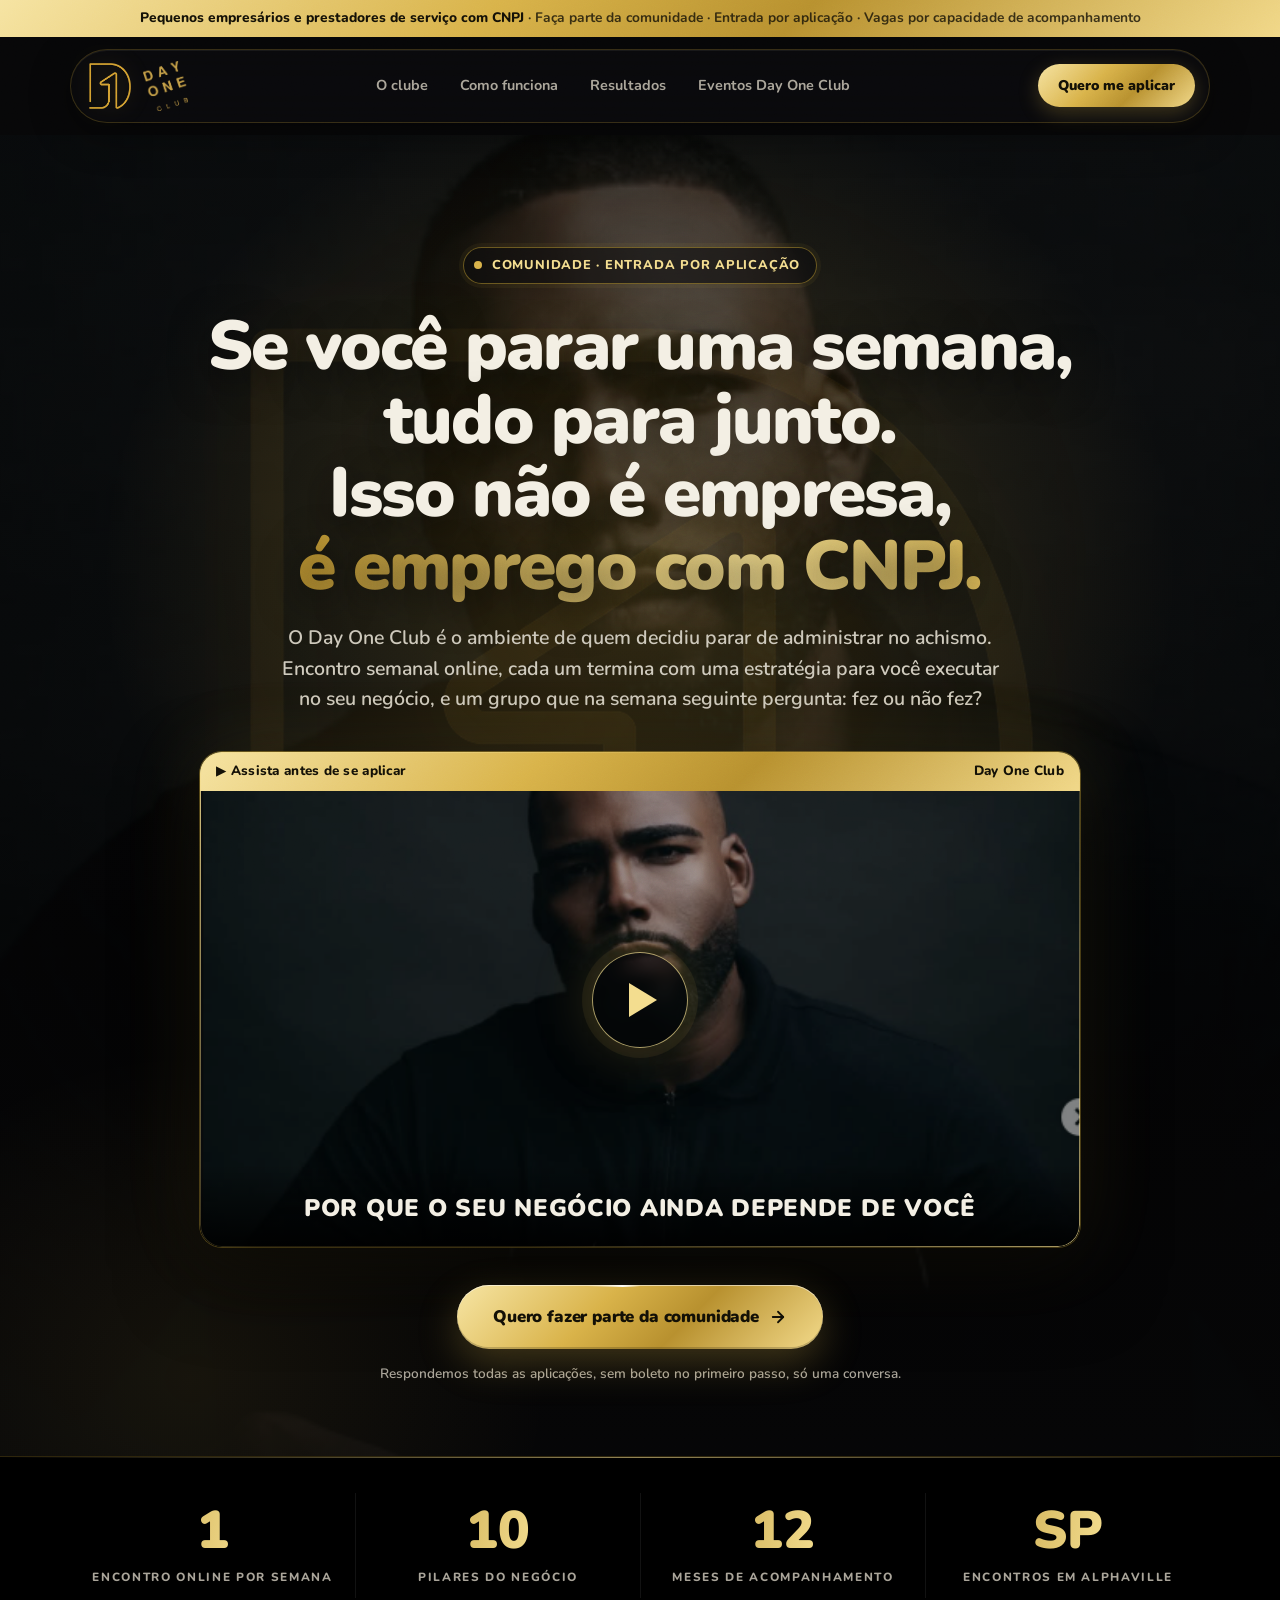
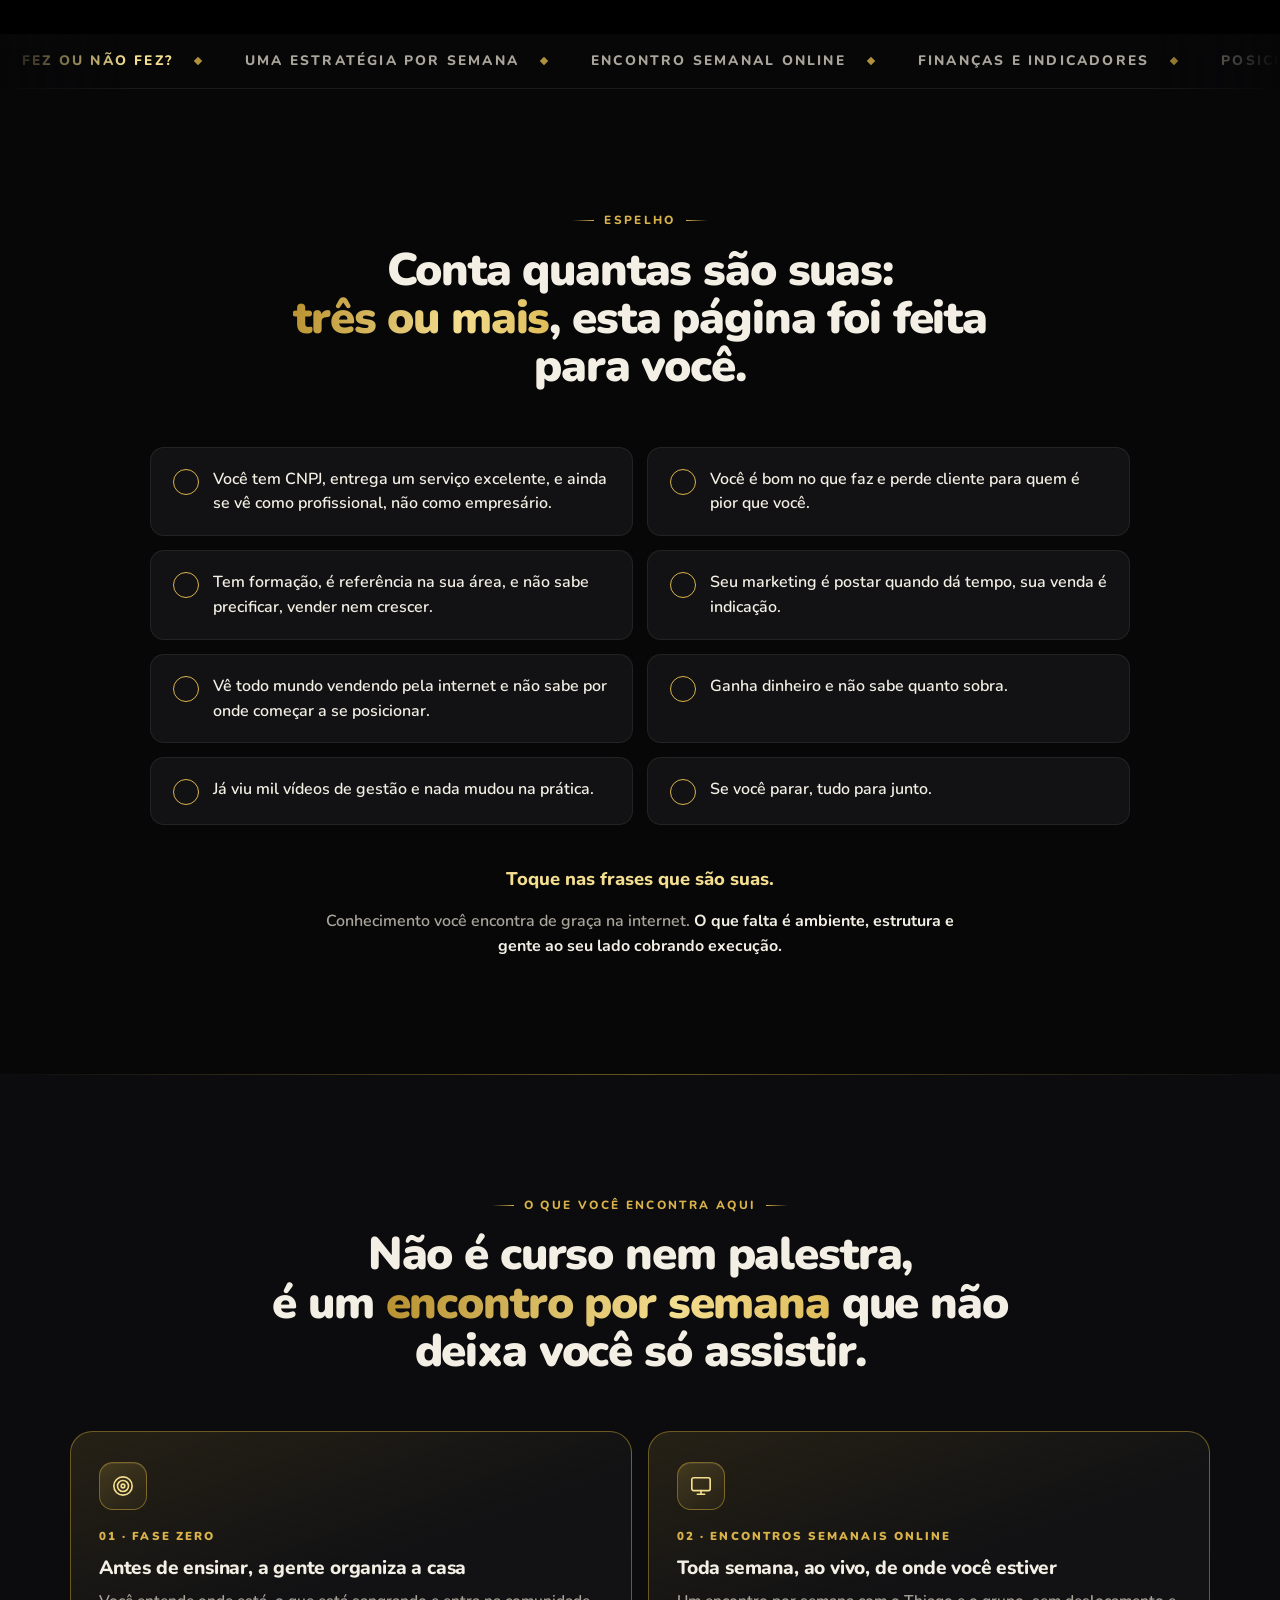
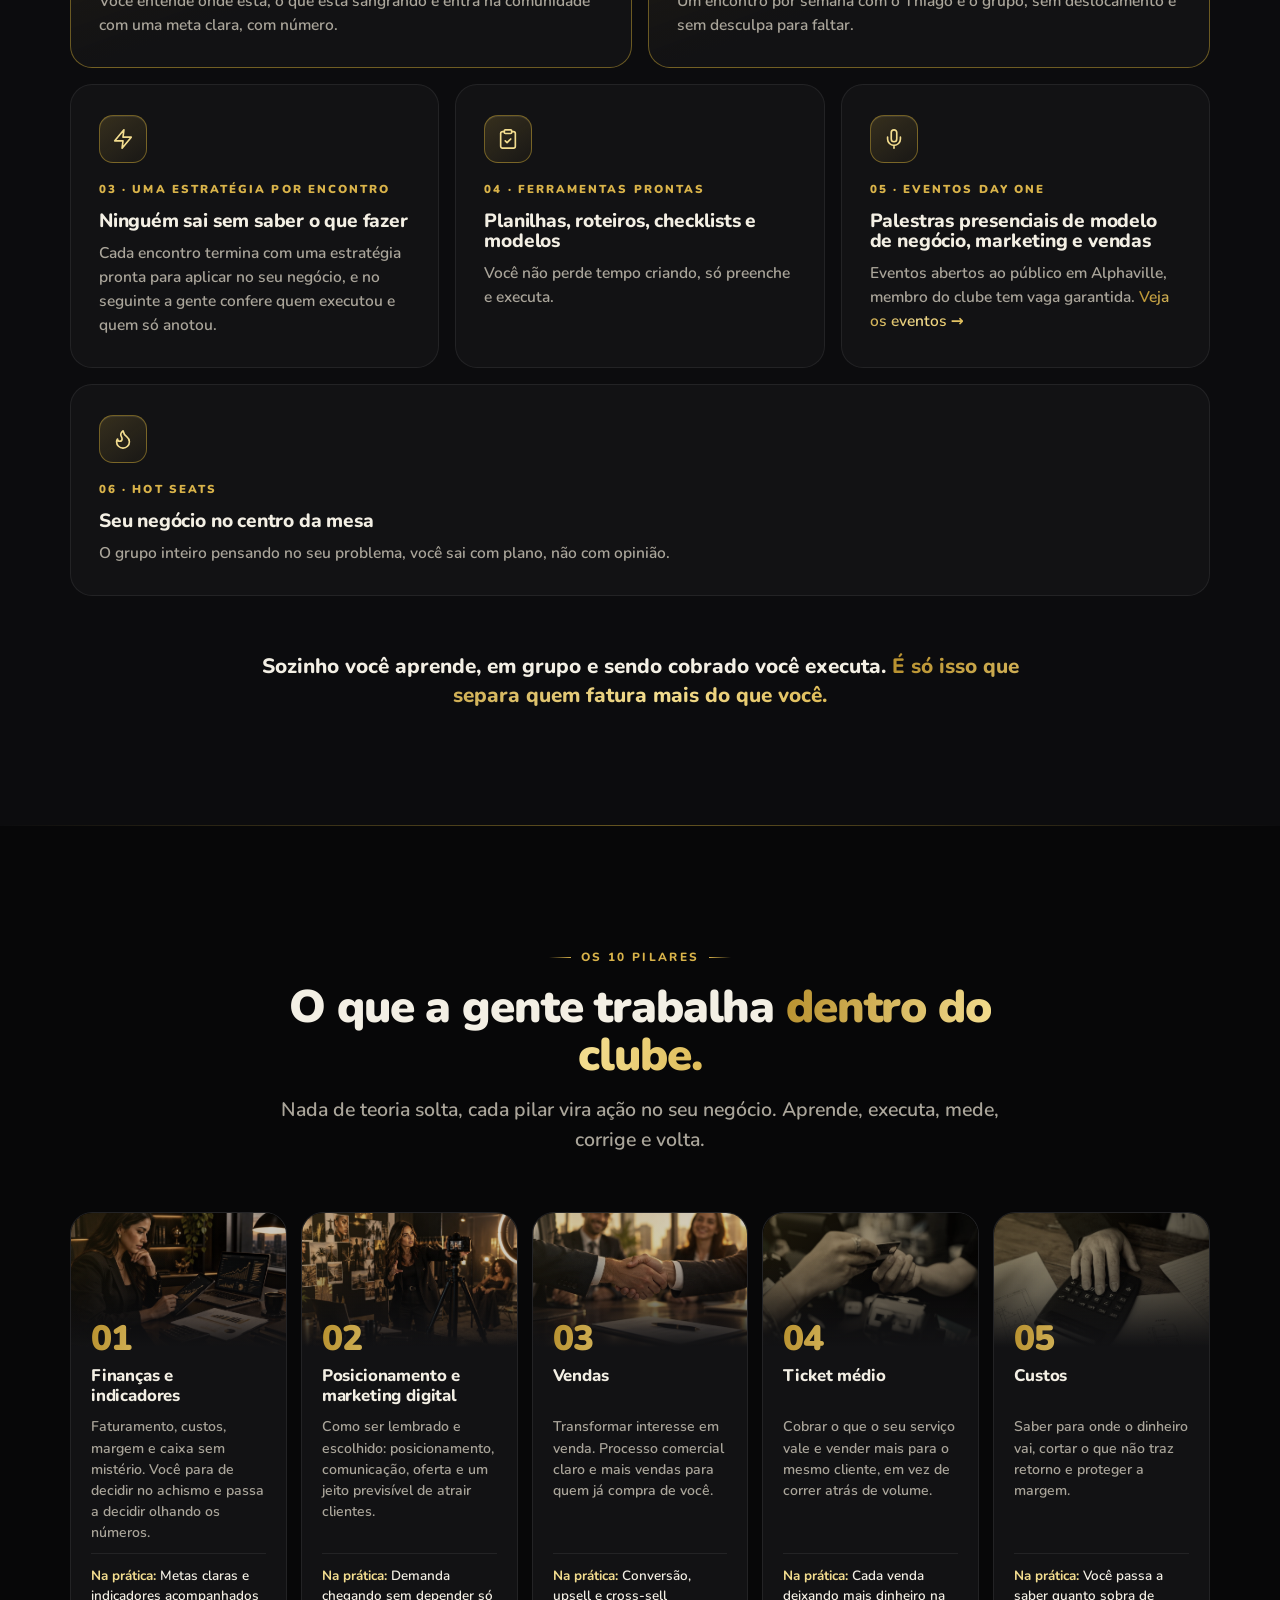
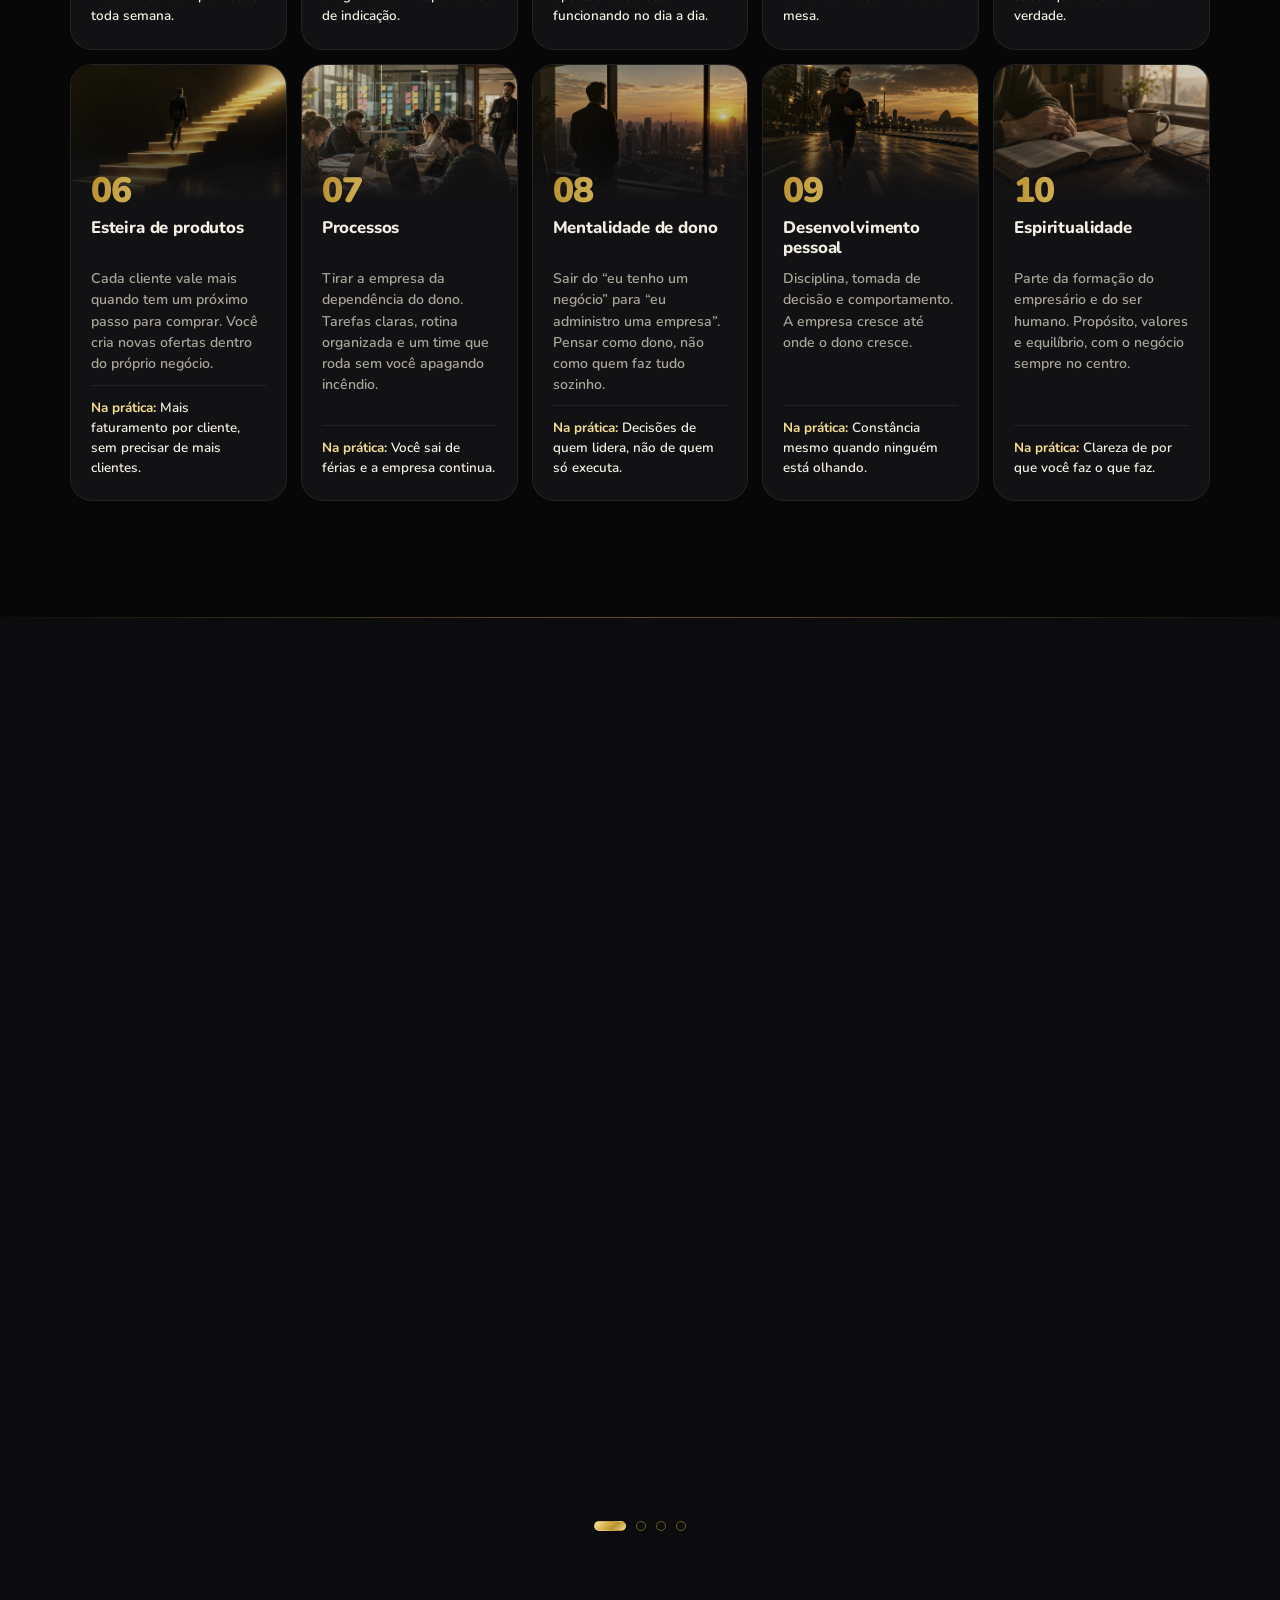
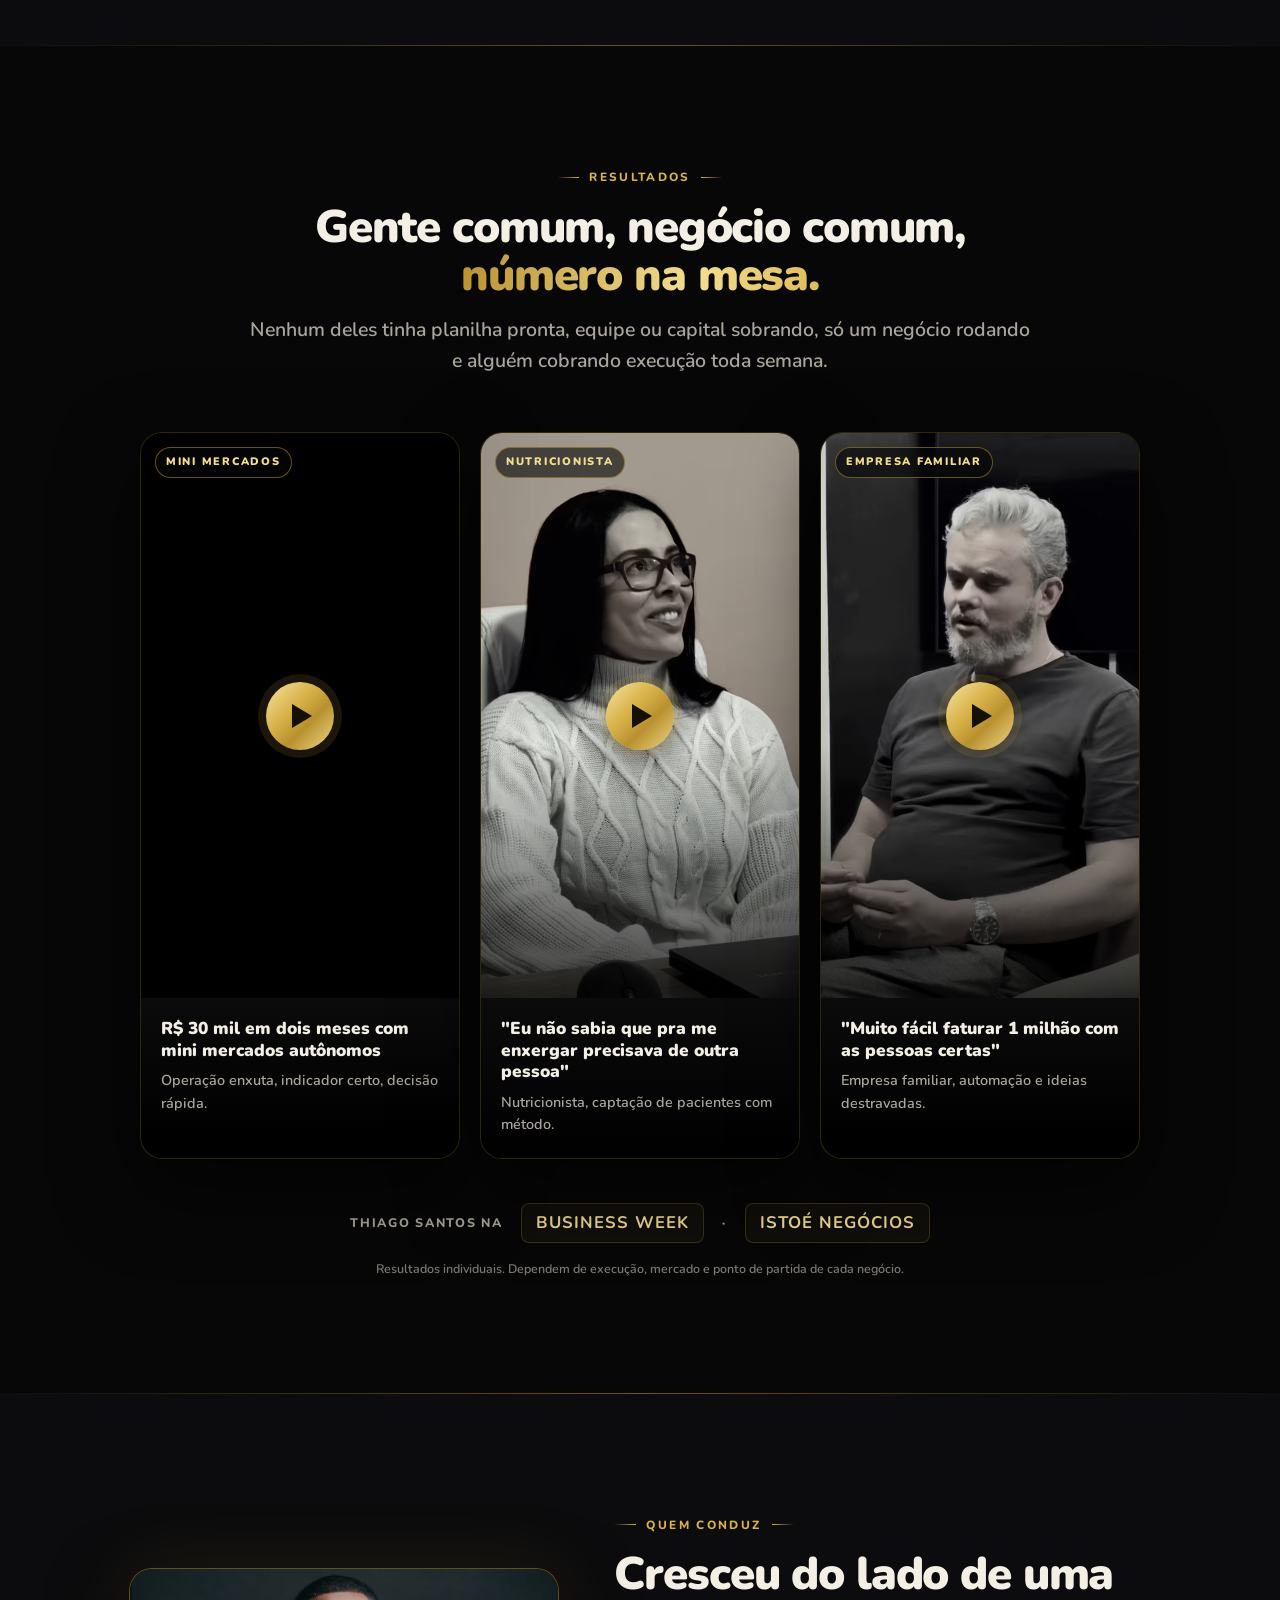
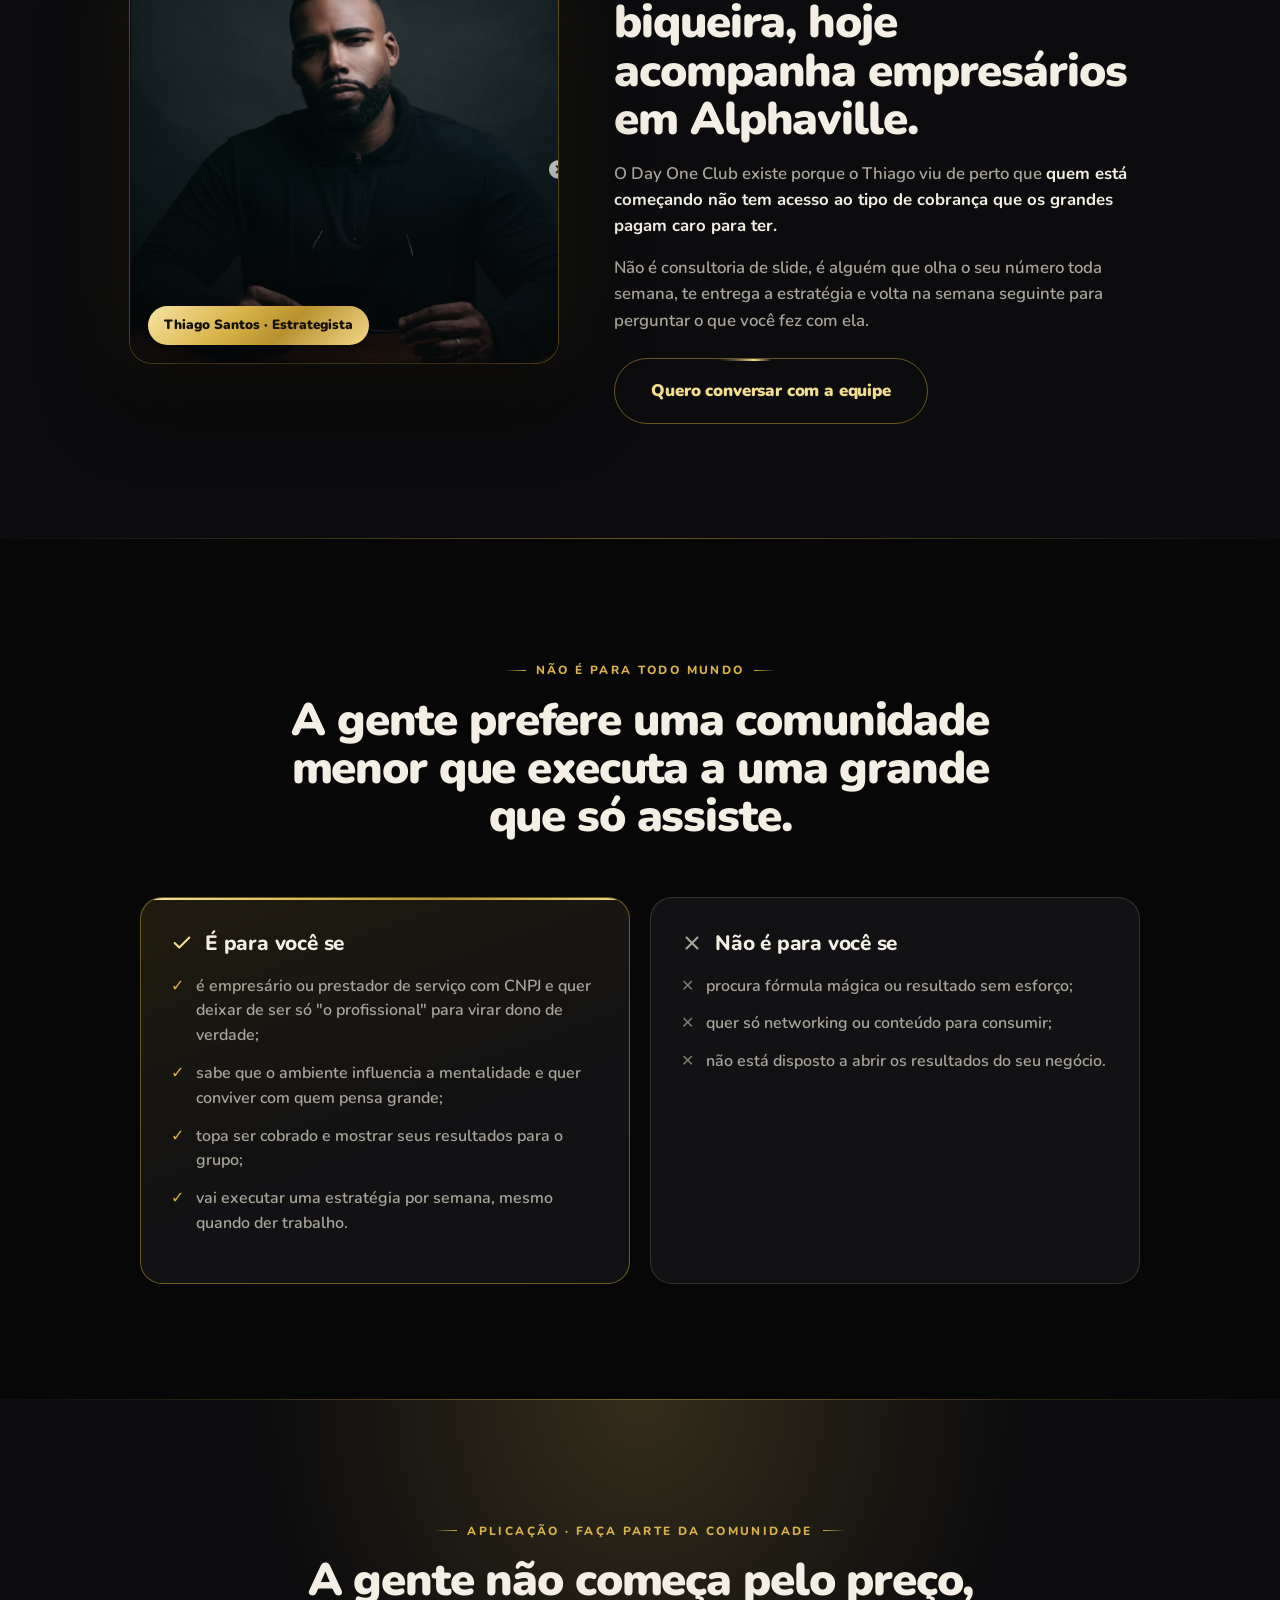
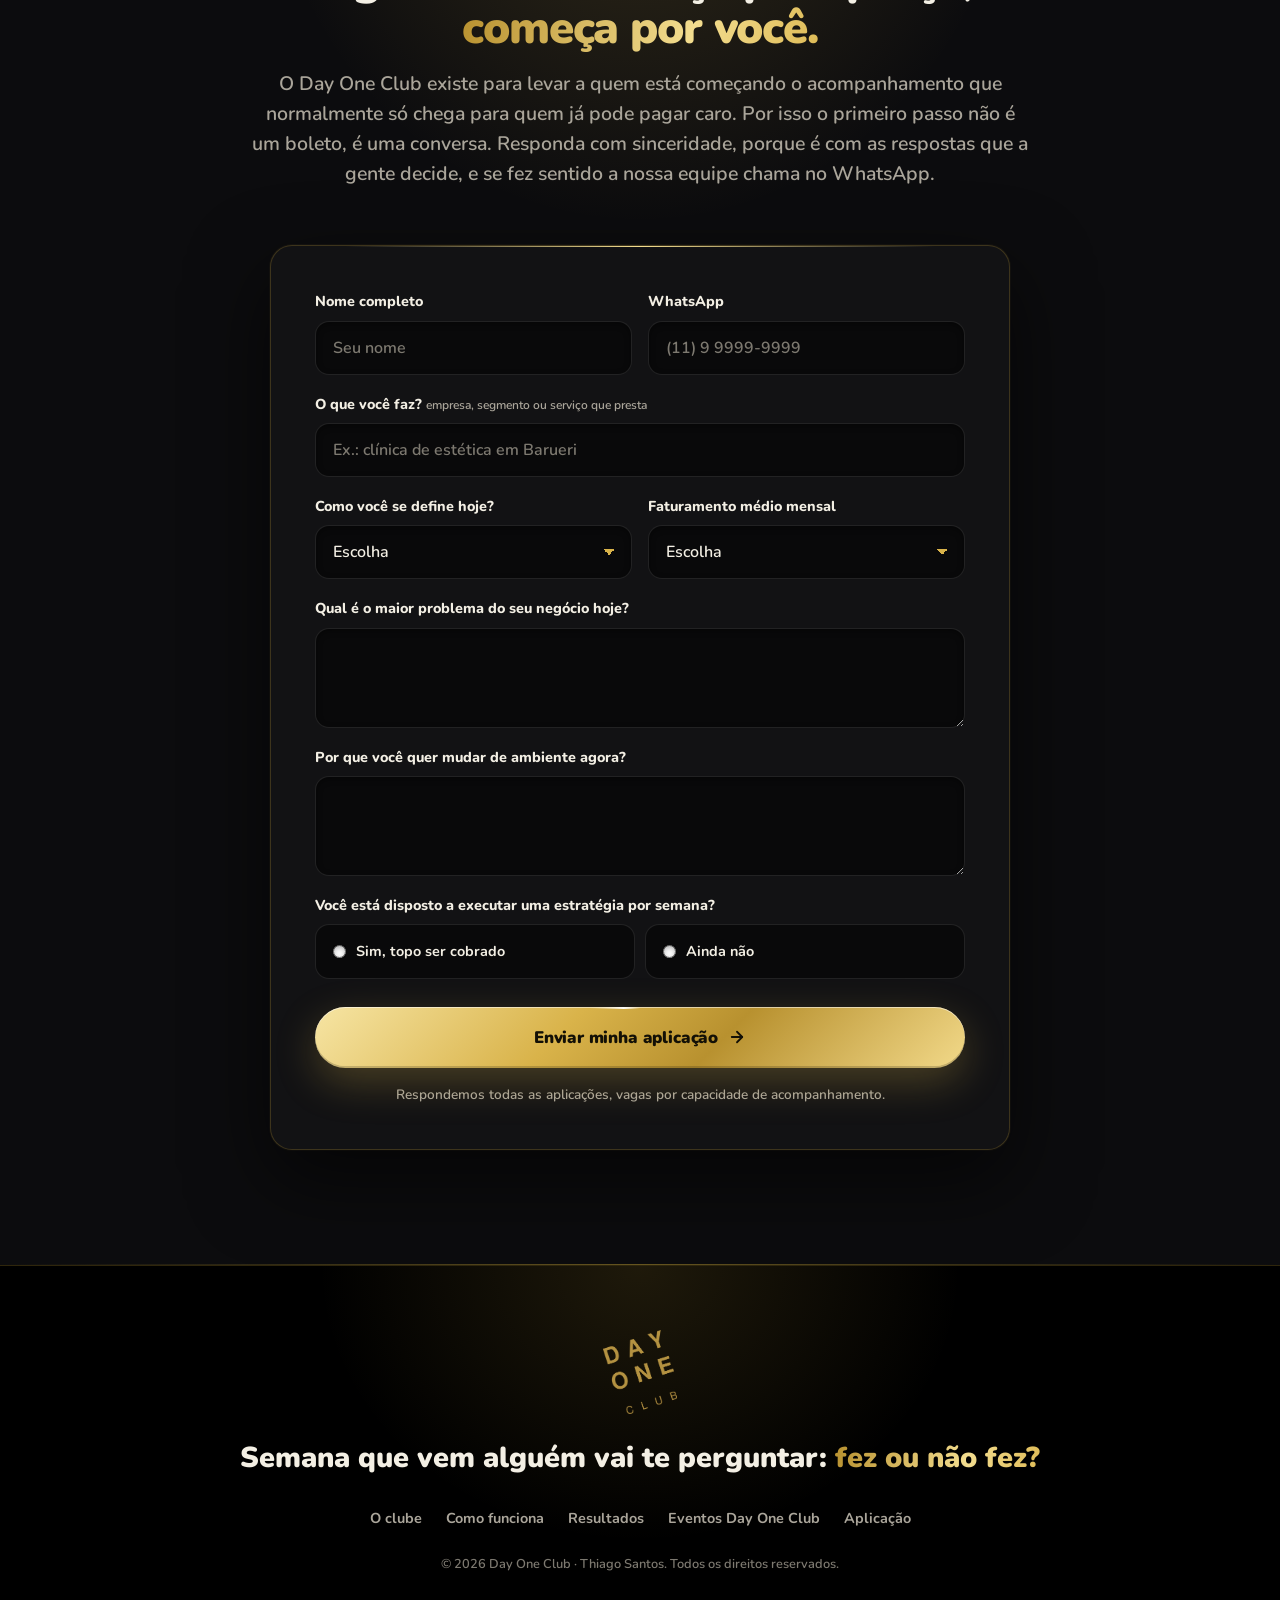
==== index.html @ d9dd831e "Site de captura Day One Club: captura, eventos, pilares e experiencias Co-Authored-By: Claude Fable " ====
<!DOCTYPE html>
<html lang="pt-BR">
<head>
<meta charset="UTF-8">
<meta name="viewport" content="width=device-width, initial-scale=1.0">
<title>Day One Club · Faça parte da comunidade</title>
<meta name="description" content="Ambiente de pequenos empresários e prestadores de serviço que decidiram parar de administrar no achismo. Encontros semanais online, cada um termina com uma estratégia para executar. Entrada por aplicação.">
<link rel="preconnect" href="https://fonts.googleapis.com">
<link rel="preconnect" href="https://fonts.gstatic.com" crossorigin>
<link href="https://fonts.googleapis.com/css2?family=Nunito:wght@600;700;800;900&display=swap" rel="stylesheet">
<link rel="icon" type="image/png" href="assets/favicon.png">
<link rel="stylesheet" href="css/style.css">
</head>
<body>

<div class="topbar">
  Pequenos empresários e prestadores de serviço com CNPJ
  <span>· Faça parte da comunidade · Entrada por aplicação · Vagas por capacidade de acompanhamento</span>
</div>

<header class="nav">
  <div class="container">
    <a class="brand" href="index.html"><img class="brand-symbol" src="assets/logo-simbolo.png" alt=""><img class="brand-type" src="assets/logo-tipografia.png" alt="Day One Club"></a>
    <nav class="nav-links">
      <a href="#clube">O clube</a>
      <a href="#como-funciona">Como funciona</a>
      <a href="#resultados">Resultados</a>
      <a href="eventos.html">Eventos Day One Club</a>
    </nav>
    <a class="nav-cta" href="#aplicar">Quero me aplicar</a>
    <button class="burger" aria-label="Menu">☰</button>
  </div>
</header>

<!-- ================= HERO ================= -->
<section class="hero">
  <div class="hero-bg"><img src="assets/thiago.png" alt=""></div>
  <img class="hero-watermark" src="assets/logo-simbolo.png" alt="" aria-hidden="true">
  <div class="container">
    <span class="hero-badge"><i></i>Comunidade · Entrada por aplicação</span>
    <h1>Se você parar uma semana, tudo para junto.<br>Isso não é empresa, <span class="red">é emprego com CNPJ.</span></h1>
    <p class="lead">O Day One Club é o ambiente de quem decidiu parar de administrar no achismo. Encontro semanal online, cada um termina com uma estratégia para você executar no seu negócio, e um grupo que na semana seguinte pergunta: fez ou não fez?</p>

    <div class="vsl" data-src="">
      <div class="vsl-tag"><span>▶ Assista antes de se aplicar</span><span>Day One Club</span></div>
      <img src="assets/thiago.png" alt="Thiago Santos, Day One Club">
      <div class="play" aria-label="Assistir"></div>
      <div class="caption">Por que o seu negócio ainda depende de você</div>
    </div>

    <div class="hero-cta">
      <a class="btn" href="#aplicar">Quero fazer parte da comunidade <svg viewBox="0 0 24 24" fill="none" stroke="currentColor" stroke-width="2.4" stroke-linecap="round" stroke-linejoin="round" aria-hidden="true"><path d="M5 12h14"/><path d="m12 5 7 7-7 7"/></svg></a>
      <span class="btn-note">Respondemos todas as aplicações, sem boleto no primeiro passo, só uma conversa.</span>
    </div>
  </div>

  <div class="stats">
    <div class="container">
      <div class="stat"><b data-count="1">1</b><span>encontro online por semana</span></div>
      <div class="stat"><b data-count="10">10</b><span>pilares do negócio</span></div>
      <div class="stat"><b data-count="12">12</b><span>meses de acompanhamento</span></div>
      <div class="stat"><b>SP</b><span>encontros em Alphaville</span></div>
    </div>
  </div>
  <div class="marquee" aria-hidden="true">
    <div class="marquee-track">
      <span class="hl">Fez ou não fez?</span><span>Uma estratégia por semana</span><span>Encontro semanal online</span><span>Finanças e indicadores</span><span>Posicionamento</span><span>Vendas</span><span>Ticket médio</span><span>Processos</span><span>Mentalidade de dono</span><span class="hl">Entrada por aplicação</span><span>Hot seats</span><span>Eventos em Alphaville</span>
    </div>
  </div>
</section>

<!-- ================= ESPELHO ================= -->
<section class="section" id="clube">
  <div class="container">
    <div class="section-head">
      <span class="eyebrow">Espelho</span>
      <h2>Conta quantas são suas:<br><span class="accent">três ou mais</span>, esta página foi feita para você.</h2>
    </div>
    <ul class="mirror">
      <li><span class="tick">✓</span>Você tem CNPJ, entrega um serviço excelente, e ainda se vê como profissional, não como empresário.</li>
      <li><span class="tick">✓</span>Você é bom no que faz e perde cliente para quem é pior que você.</li>
      <li><span class="tick">✓</span>Tem formação, é referência na sua área, e não sabe precificar, vender nem crescer.</li>
      <li><span class="tick">✓</span>Seu marketing é postar quando dá tempo, sua venda é indicação.</li>
      <li><span class="tick">✓</span>Vê todo mundo vendendo pela internet e não sabe por onde começar a se posicionar.</li>
      <li><span class="tick">✓</span>Ganha dinheiro e não sabe quanto sobra.</li>
      <li><span class="tick">✓</span>Já viu mil vídeos de gestão e nada mudou na prática.</li>
      <li><span class="tick">✓</span>Se você parar, tudo para junto.</li>
    </ul>
    <div class="mirror-foot">
      <div class="count"></div>
      <p>Conhecimento você encontra de graça na internet. <strong>O que falta é ambiente, estrutura e gente ao seu lado cobrando execução.</strong></p>
    </div>
  </div>
</section>

<!-- ================= COMO FUNCIONA ================= -->
<section class="section bg-2" id="como-funciona">
  <div class="container">
    <div class="section-head">
      <span class="eyebrow">O que você encontra aqui</span>
      <h2>Não é curso nem palestra,<br>é um <span class="accent">encontro por semana</span> que não deixa você só assistir.</h2>
    </div>
    <div class="grid-3">
      <div class="card featured">
        <div class="ic"><svg viewBox="0 0 24 24" aria-hidden="true"><circle cx="12" cy="12" r="10"/><circle cx="12" cy="12" r="6"/><circle cx="12" cy="12" r="2"/></svg></div>
        <div class="num">01 · FASE ZERO</div>
        <h3>Antes de ensinar, a gente organiza a casa</h3>
        <p>Você entende onde está, o que está sangrando e entra na comunidade com uma meta clara, com número.</p>
      </div>
      <div class="card featured">
        <div class="ic"><svg viewBox="0 0 24 24" aria-hidden="true"><rect x="2" y="3" width="20" height="14" rx="2"/><path d="M8 21h8M12 17v4"/></svg></div>
        <div class="num">02 · ENCONTROS SEMANAIS ONLINE</div>
        <h3>Toda semana, ao vivo, de onde você estiver</h3>
        <p>Um encontro por semana com o Thiago e o grupo, sem deslocamento e sem desculpa para faltar.</p>
      </div>
      <div class="card">
        <div class="ic"><svg viewBox="0 0 24 24" aria-hidden="true"><path d="M13 2 3 14h9l-1 8 10-12h-9l1-8z"/></svg></div>
        <div class="num">03 · UMA ESTRATÉGIA POR ENCONTRO</div>
        <h3>Ninguém sai sem saber o que fazer</h3>
        <p>Cada encontro termina com uma estratégia pronta para aplicar no seu negócio, e no seguinte a gente confere quem executou e quem só anotou.</p>
      </div>
      <div class="card">
        <div class="ic"><svg viewBox="0 0 24 24" aria-hidden="true"><rect x="8" y="2" width="8" height="4" rx="1"/><path d="M16 4h2a2 2 0 0 1 2 2v14a2 2 0 0 1-2 2H6a2 2 0 0 1-2-2V6a2 2 0 0 1 2-2h2"/><path d="m9 14 2 2 4-4"/></svg></div>
        <div class="num">04 · FERRAMENTAS PRONTAS</div>
        <h3>Planilhas, roteiros, checklists e modelos</h3>
        <p>Você não perde tempo criando, só preenche e executa.</p>
      </div>
      <div class="card">
        <div class="ic"><svg viewBox="0 0 24 24" aria-hidden="true"><path d="M12 2a3 3 0 0 0-3 3v7a3 3 0 0 0 6 0V5a3 3 0 0 0-3-3Z"/><path d="M19 10v2a7 7 0 0 1-14 0v-2M12 19v3"/></svg></div>
        <div class="num">05 · EVENTOS DAY ONE</div>
        <h3>Palestras presenciais de modelo de negócio, marketing e vendas</h3>
        <p>Eventos abertos ao público em Alphaville, membro do clube tem vaga garantida. <a href="eventos.html" class="accent">Veja os eventos →</a></p>
      </div>
      <div class="card wide">
        <div class="ic"><svg viewBox="0 0 24 24" aria-hidden="true"><path d="M8.5 14.5A2.5 2.5 0 0 0 11 12c0-1.38-.5-2-1-3-1.072-2.143-.224-4.054 2-6 .5 2.5 2 4.9 4 6.5 2 1.6 3 3.5 3 5.5a7 7 0 1 1-14 0c0-1.153.433-2.294 1-3a2.5 2.5 0 0 0 2.5 2.5z"/></svg></div>
        <div class="num">06 · HOT SEATS</div>
        <h3>Seu negócio no centro da mesa</h3>
        <p>O grupo inteiro pensando no seu problema, você sai com plano, não com opinião.</p>
      </div>
    </div>
    <p class="closer">Sozinho você aprende, em grupo e sendo cobrado você executa. <em>É só isso que separa quem fatura mais do que você.</em></p>
  </div>
</section>

<!-- ================= OS 10 PILARES ================= -->
<section class="section" id="pilares">
  <div class="container">
    <div class="section-head">
      <span class="eyebrow">Os 10 pilares</span>
      <h2>O que a gente trabalha <span class="accent">dentro do clube.</span></h2>
      <p class="lead">Nada de teoria solta, cada pilar vira ação no seu negócio. Aprende, executa, mede, corrige e volta.</p>
    </div>
    <div class="pillar-grid">
      <div class="pillar">
        <div class="pimg"><img src="assets/pilares/01.jpg" alt="Empresária analisando gráficos financeiros em tablet e notebook" loading="lazy"></div>
        <div class="pbody">
        <span class="pn">01</span>
        <h3>Finanças e indicadores</h3>
        <p>Faturamento, custos, margem e caixa sem mistério. Você para de decidir no achismo e passa a decidir olhando os números.</p>
        <p class="pr"><strong>Na prática:</strong> Metas claras e indicadores acompanhados toda semana.</p>
        </div>
      </div>
      <div class="pillar">
        <div class="pimg"><img src="assets/pilares/02.jpg" alt="Empresária dirigindo uma gravação de conteúdo num estúdio" loading="lazy"></div>
        <div class="pbody">
        <span class="pn">02</span>
        <h3>Posicionamento e marketing digital</h3>
        <p>Como ser lembrado e escolhido: posicionamento, comunicação, oferta e um jeito previsível de atrair clientes.</p>
        <p class="pr"><strong>Na prática:</strong> Demanda chegando sem depender só de indicação.</p>
        </div>
      </div>
      <div class="pillar">
        <div class="pimg"><img src="assets/pilares/03.jpg" alt="Aperto de mão fechando negócio sobre um contrato assinado" loading="lazy"></div>
        <div class="pbody">
        <span class="pn">03</span>
        <h3>Vendas</h3>
        <p>Transformar interesse em venda. Processo comercial claro e mais vendas para quem já compra de você.</p>
        <p class="pr"><strong>Na prática:</strong> Conversão, upsell e cross-sell funcionando no dia a dia.</p>
        </div>
      </div>
      <div class="pillar">
        <div class="pimg"><img src="assets/pilares/04.jpg" alt="Cartão premium sobre maquininha de pagamento em balcão de mármore escuro" loading="lazy"></div>
        <div class="pbody">
        <span class="pn">04</span>
        <h3>Ticket médio</h3>
        <p>Cobrar o que o seu serviço vale e vender mais para o mesmo cliente, em vez de correr atrás de volume.</p>
        <p class="pr"><strong>Na prática:</strong> Cada venda deixando mais dinheiro na mesa.</p>
        </div>
      </div>
      <div class="pillar">
        <div class="pimg"><img src="assets/pilares/05.jpg" alt="Mãos revisando notas e recibos ao lado de uma calculadora" loading="lazy"></div>
        <div class="pbody">
        <span class="pn">05</span>
        <h3>Custos</h3>
        <p>Saber para onde o dinheiro vai, cortar o que não traz retorno e proteger a margem.</p>
        <p class="pr"><strong>Na prática:</strong> Você passa a saber quanto sobra de verdade.</p>
        </div>
      </div>
      <div class="pillar">
        <div class="pimg"><img src="assets/pilares/06.jpg" alt="Homem subindo uma escada de degraus dourados iluminados" loading="lazy"></div>
        <div class="pbody">
        <span class="pn">06</span>
        <h3>Esteira de produtos</h3>
        <p>Cada cliente vale mais quando tem um próximo passo para comprar. Você cria novas ofertas dentro do próprio negócio.</p>
        <p class="pr"><strong>Na prática:</strong> Mais faturamento por cliente, sem precisar de mais clientes.</p>
        </div>
      </div>
      <div class="pillar">
        <div class="pimg"><img src="assets/pilares/07.jpg" alt="Time organizado trabalhando com quadro kanban enquanto o dono observa" loading="lazy"></div>
        <div class="pbody">
        <span class="pn">07</span>
        <h3>Processos</h3>
        <p>Tirar a empresa da dependência do dono. Tarefas claras, rotina organizada e um time que roda sem você apagando incêndio.</p>
        <p class="pr"><strong>Na prática:</strong> Você sai de férias e a empresa continua.</p>
        </div>
      </div>
      <div class="pillar">
        <div class="pimg"><img src="assets/pilares/08.jpg" alt="Empresário olhando o horizonte de São Paulo ao amanhecer" loading="lazy"></div>
        <div class="pbody">
        <span class="pn">08</span>
        <h3>Mentalidade de dono</h3>
        <p>Sair do “eu tenho um negócio” para “eu administro uma empresa”. Pensar como dono, não como quem faz tudo sozinho.</p>
        <p class="pr"><strong>Na prática:</strong> Decisões de quem lidera, não de quem só executa.</p>
        </div>
      </div>
      <div class="pillar">
        <div class="pimg"><img src="assets/pilares/09.jpg" alt="Homem correndo sozinho numa avenida vazia antes do nascer do sol" loading="lazy"></div>
        <div class="pbody">
        <span class="pn">09</span>
        <h3>Desenvolvimento pessoal</h3>
        <p>Disciplina, tomada de decisão e comportamento. A empresa cresce até onde o dono cresce.</p>
        <p class="pr"><strong>Na prática:</strong> Constância mesmo quando ninguém está olhando.</p>
        </div>
      </div>
      <div class="pillar">
        <div class="pimg"><img src="assets/pilares/10.jpg" alt="Mãos sobre uma Bíblia aberta ao lado de café e caderno" loading="lazy"></div>
        <div class="pbody">
        <span class="pn">10</span>
        <h3>Espiritualidade</h3>
        <p>Parte da formação do empresário e do ser humano. Propósito, valores e equilíbrio, com o negócio sempre no centro.</p>
        <p class="pr"><strong>Na prática:</strong> Clareza de por que você faz o que faz.</p>
        </div>
      </div>
    </div>
    <div class="pillar-dots" aria-hidden="true"></div>
  </div>
</section>

<!-- ================= EXPERIÊNCIAS ================= -->
<section class="section bg-2" id="experiencias">
  <div class="container">
    <div class="section-head">
      <span class="eyebrow">Experiências</span>
      <h2>O que você <span class="accent">não teria sozinho.</span></h2>
      <p class="lead">Ambientes que mudam o jeito como você pensa, decide e enxerga o seu negócio.</p>
    </div>
    <div class="carousel" data-autoplay="5500">
      <div class="carousel-track">
      <div class="slide">
        <img src="assets/experiencias/tenis.jpg" alt="Thiago jogando tênis em quadra de saibro ao pôr do sol" loading="lazy">
        <div class="slide-cap">
          <span class="k">01 · Tênis</span>
          <h3>Tênis com empresários</h3>
          <p>Quadra, raquete e empresário do lado. Um jogo que treina foco, estratégia e cabeça fria, e onde muita conversa boa acontece entre um set e outro.</p>
        </div>
      </div>
      <div class="slide">
        <img src="assets/experiencias/ironberg.jpg" alt="Salão de musculação da Ironberg Alphaville" loading="lazy">
        <div class="slide-cap">
          <span class="k">02 · Treino</span>
          <h3>Treino na Ironberg de Alphaville</h3>
          <p>Um dos templos da musculação do Brasil, 32 mil m² aqui em Alphaville. Treinar junto muda a conversa, e a conversa muda o negócio.</p>
        </div>
      </div>
      <div class="slide">
        <img src="assets/experiencias/visita.jpg" alt="Thiago guiando um grupo de empresários dentro de um centro de distribuição" loading="lazy">
        <div class="slide-cap">
          <span class="k">03 · Visitas</span>
          <h3>Visita a empresas que já rodam sem o dono</h3>
          <p>A gente entra nas operações por dentro. Ver como funciona de verdade, ouvir quem construiu e voltar com ideia pronta pra aplicar.</p>
        </div>
      </div>
      <div class="slide">
        <img src="assets/experiencias/hotseat.jpg" alt="Thiago conduzindo um hot seat diante de um quadro com números" loading="lazy">
        <div class="slide-cap">
          <span class="k">04 · Hot seat</span>
          <h3>Hot seats com o grupo inteiro pensando no seu negócio</h3>
          <p>Um empresário senta no centro, abre um problema real do negócio e o grupo inteiro trabalha em cima dele. Você sai com plano, não com opinião.</p>
        </div>
      </div>
      </div>
      <button type="button" class="car-btn prev" aria-label="Anterior"><svg viewBox="0 0 24 24" aria-hidden="true"><path d="m15 18-6-6 6-6"/></svg></button>
      <button type="button" class="car-btn next" aria-label="Próxima"><svg viewBox="0 0 24 24" aria-hidden="true"><path d="m9 18 6-6-6-6"/></svg></button>
    </div>
    <div class="car-dots"><button type="button" aria-label="Ir para Tênis com empresários" class="on"></button><button type="button" aria-label="Ir para Treino na Ironberg de Alphaville"></button><button type="button" aria-label="Ir para Visita a empresas que já rodam sem o dono"></button><button type="button" aria-label="Ir para Hot seats com o grupo inteiro pensando no seu negócio"></button></div>
  </div>
</section>
<!-- ================= RESULTADOS ================= -->
<section class="section" id="resultados">
  <div class="container">
    <div class="section-head">
      <span class="eyebrow">Resultados</span>
      <h2>Gente comum, negócio comum, <span class="accent">número na mesa.</span></h2>
      <p class="lead">Nenhum deles tinha planilha pronta, equipe ou capital sobrando, só um negócio rodando e alguém cobrando execução toda semana.</p>
    </div>
    <div class="proof">
      <div class="proof-card">
        <div class="media"><span class="tagline">Mini mercados</span><video src="assets/video/mini-mercados.mp4" preload="metadata" playsinline></video><div class="play"></div></div>
        <div class="body"><b>R$ 30 mil em dois meses com mini mercados autônomos</b><p>Operação enxuta, indicador certo, decisão rápida.</p></div>
      </div>
      <div class="proof-card">
        <div class="media"><span class="tagline">Nutricionista</span><video src="assets/video/nutricionista.mp4" preload="metadata" playsinline></video><div class="play"></div></div>
        <div class="body"><b>"Eu não sabia que pra me enxergar precisava de outra pessoa"</b><p>Nutricionista, captação de pacientes com método.</p></div>
      </div>
      <div class="proof-card">
        <div class="media"><span class="tagline">Empresa familiar</span><video src="assets/video/empresa-familiar.mp4" preload="metadata" playsinline></video><div class="play"></div></div>
        <div class="body"><b>"Muito fácil faturar 1 milhão com as pessoas certas"</b><p>Empresa familiar, automação e ideias destravadas.</p></div>
      </div>
    </div>
    <div class="proof-foot">
      <div class="media-line">Thiago Santos na <b>Business Week</b> · <b>Istoé Negócios</b></div>
      <p class="disclaimer">Resultados individuais. Dependem de execução, mercado e ponto de partida de cada negócio.</p>
    </div>
  </div>
</section>

<!-- ================= QUEM CONDUZ ================= -->
<section class="section bg-2">
  <div class="container">
    <div class="founder">
      <div class="photo">
        <img src="assets/thiago.png" alt="Thiago Santos">
        <span class="tag">Thiago Santos · Estrategista</span>
      </div>
      <div>
        <span class="eyebrow">Quem conduz</span>
        <h2>Cresceu do lado de uma biqueira, hoje acompanha empresários em Alphaville.</h2>
        <p>O Day One Club existe porque o Thiago viu de perto que <strong>quem está começando não tem acesso ao tipo de cobrança que os grandes pagam caro para ter.</strong></p>
        <p>Não é consultoria de slide, é alguém que olha o seu número toda semana, te entrega a estratégia e volta na semana seguinte para perguntar o que você fez com ela.</p>
        <a class="btn ghost" href="#aplicar">Quero conversar com a equipe</a>
      </div>
    </div>
  </div>
</section>

<!-- ================= PRA QUEM É ================= -->
<section class="section">
  <div class="container">
    <div class="section-head">
      <span class="eyebrow">Não é para todo mundo</span>
      <h2>A gente prefere uma comunidade menor que executa a uma grande que só assiste.</h2>
    </div>
    <div class="fit">
      <div class="col yes">
        <h3><svg viewBox="0 0 24 24" aria-hidden="true"><path d="M20 6 9 17l-5-5"/></svg>É para você se</h3>
        <ul>
          <li>é empresário ou prestador de serviço com CNPJ e quer deixar de ser só "o profissional" para virar dono de verdade;</li>
          <li>sabe que o ambiente influencia a mentalidade e quer conviver com quem pensa grande;</li>
          <li>topa ser cobrado e mostrar seus resultados para o grupo;</li>
          <li>vai executar uma estratégia por semana, mesmo quando der trabalho.</li>
        </ul>
      </div>
      <div class="col no">
        <h3><svg viewBox="0 0 24 24" aria-hidden="true"><path d="M18 6 6 18M6 6l12 12"/></svg>Não é para você se</h3>
        <ul>
          <li>procura fórmula mágica ou resultado sem esforço;</li>
          <li>quer só networking ou conteúdo para consumir;</li>
          <li>não está disposto a abrir os resultados do seu negócio.</li>
        </ul>
      </div>
    </div>
  </div>
</section>

<!-- ================= APLICAÇÃO ================= -->
<section class="section apply bg-2" id="aplicar">
  <div class="glow"></div>
  <div class="container">
    <div class="section-head">
      <span class="eyebrow">Aplicação · Faça parte da comunidade</span>
      <h2>A gente não começa pelo preço,<br><span class="accent">começa por você.</span></h2>
      <p class="lead">O Day One Club existe para levar a quem está começando o acompanhamento que normalmente só chega para quem já pode pagar caro. Por isso o primeiro passo não é um boleto, é uma conversa. Responda com sinceridade, porque é com as respostas que a gente decide, e se fez sentido a nossa equipe chama no WhatsApp.</p>
    </div>

    <form class="form" id="form-aplicacao">
      <div class="row">
        <div class="field"><label for="nome">Nome completo</label><input id="nome" name="nome" required placeholder="Seu nome"></div>
        <div class="field"><label for="whatsapp">WhatsApp</label><input id="whatsapp" name="whatsapp" required inputmode="tel" placeholder="(11) 9 9999-9999"></div>
      </div>
      <div class="field"><label for="negocio">O que você faz? <small>empresa, segmento ou serviço que presta</small></label><input id="negocio" name="negocio" required placeholder="Ex.: clínica de estética em Barueri"></div>
      <div class="row">
        <div class="field">
          <label for="perfil">Como você se define hoje?</label>
          <select id="perfil" name="perfil" required>
            <option value="" disabled selected>Escolha</option>
            <option>Prestador de serviço</option>
            <option>Pequeno empresário</option>
            <option>Médio empresário</option>
          </select>
        </div>
        <div class="field">
          <label for="faturamento">Faturamento médio mensal</label>
          <select id="faturamento" name="faturamento" required>
            <option value="" disabled selected>Escolha</option>
            <option>Até R$ 10 mil</option>
            <option>R$ 10 a 30 mil</option>
            <option>R$ 30 a 100 mil</option>
            <option>Acima de R$ 100 mil</option>
          </select>
        </div>
      </div>
      <div class="field"><label for="problema">Qual é o maior problema do seu negócio hoje?</label><textarea id="problema" name="problema" required></textarea></div>
      <div class="field"><label for="motivo">Por que você quer mudar de ambiente agora?</label><textarea id="motivo" name="motivo" required></textarea></div>
      <div class="field">
        <label>Você está disposto a executar uma estratégia por semana?</label>
        <div class="choice">
          <label><input type="radio" name="compromisso" value="Sim, topo ser cobrado" required> Sim, topo ser cobrado</label>
          <label><input type="radio" name="compromisso" value="Ainda não"> Ainda não</label>
        </div>
      </div>
      <button class="btn" type="submit">Enviar minha aplicação <svg viewBox="0 0 24 24" fill="none" stroke="currentColor" stroke-width="2.4" stroke-linecap="round" stroke-linejoin="round" aria-hidden="true"><path d="M5 12h14"/><path d="m12 5 7 7-7 7"/></svg></button>
      <p class="form-foot">Respondemos todas as aplicações, vagas por capacidade de acompanhamento.</p>
    </form>
  </div>
</section>

<footer class="footer">
  <div class="container">
    <img class="footer-logo" src="assets/logo-tipografia.png" alt="Day One Club">
    <p class="bordao">Semana que vem alguém vai te perguntar: <em>fez ou não fez?</em></p>
    <nav>
      <a href="#clube">O clube</a>
      <a href="#como-funciona">Como funciona</a>
      <a href="#resultados">Resultados</a>
      <a href="eventos.html">Eventos Day One Club</a>
      <a href="#aplicar">Aplicação</a>
    </nav>
    <small>© 2026 Day One Club · Thiago Santos. Todos os direitos reservados.</small>
  </div>
</footer>

<script src="js/main.js"></script>
</body>
</html>
---- css/style.css ----
/* ============================================================
   DAY ONE CLUB · site de captura · estética premium preto & ouro
   Fonte: Nunito (arredondada). Técnicas adaptadas de componentes
   da 21st.dev (spotlight card, shimmer button, marquee, bento,
   number ticker, gradient shimmer text) para HTML/CSS/JS puro.
   ============================================================ */
:root{
  --bg:#070708;
  --bg-2:#0c0c0e;
  --bg-3:#121214;
  --bg-4:#18181b;
  --line:rgba(255,255,255,.07);
  --line-gold:rgba(212,175,55,.22);
  --line-gold-2:rgba(212,175,55,.45);
  --text:#f3efe4;
  --muted:#aaa59a;
  --muted-2:#7d7970;
  --gold:#d9b34a;
  --gold-light:#f3dd8f;
  --gold-deep:#a8842a;
  --gold-2:#c9a84c;
  --red:#d9b34a;
  --red-2:#c9a84c;
  --ink:#131006;
  --gold-grad:linear-gradient(135deg,#f6e4a2 0%,#d9b34a 38%,#b8912f 62%,#f1d888 100%);
  --gold-grad-h:linear-gradient(135deg,#fff0bd 0%,#e6c35c 38%,#c49a35 62%,#f8e5a0 100%);
  --gold-text:linear-gradient(100deg,#b8912f 0%,#f3dd8f 30%,#d9b34a 50%,#f6e4a2 72%,#b8912f 100%);
  --radius:22px;
  --radius-sm:14px;
  --shadow:0 30px 80px rgba(0,0,0,.6);
  --font:'Nunito', ui-rounded, 'Segoe UI', system-ui, sans-serif;
  --ease:cubic-bezier(.22,1,.36,1);
}
*{box-sizing:border-box;margin:0;padding:0}
html{scroll-behavior:smooth}
body{
  font-family:var(--font);
  background:var(--bg);
  color:var(--text);
  line-height:1.55;
  -webkit-font-smoothing:antialiased;
  overflow-x:hidden;
}
/* grão fino por cima de tudo */
body::after{
  content:"";position:fixed;inset:0;z-index:999;pointer-events:none;opacity:.06;
  background-image:url("data:image/svg+xml,%3Csvg xmlns='http://www.w3.org/2000/svg' width='180' height='180'%3E%3Cfilter id='n'%3E%3CfeTurbulence type='fractalNoise' baseFrequency='.9' numOctaves='3' stitchTiles='stitch'/%3E%3C/filter%3E%3Crect width='100%25' height='100%25' filter='url(%23n)'/%3E%3C/svg%3E");
  mix-blend-mode:overlay
}
img,video,svg{max-width:100%;display:block}
a{color:inherit;text-decoration:none}
ul{list-style:none}
.container{width:min(1140px,calc(100% - 32px));margin:0 auto}
.narrow{width:min(760px,calc(100% - 32px));margin:0 auto}
::selection{background:rgba(217,179,74,.35);color:#fff}

/* ---------- Tipografia ---------- */
h1,h2,h3{font-weight:900;letter-spacing:-.025em;line-height:1.06}
h1{font-size:clamp(2.2rem,5.4vw,4.4rem)}
h2{font-size:clamp(1.75rem,3.7vw,2.85rem)}
h3{font-size:1.2rem;font-weight:800;letter-spacing:-.01em}
.lead{font-size:clamp(1.05rem,1.6vw,1.22rem);color:var(--muted);font-weight:600}
.eyebrow{
  display:inline-flex;align-items:center;gap:10px;font-size:.74rem;font-weight:800;letter-spacing:.2em;
  text-transform:uppercase;color:var(--gold);margin-bottom:16px
}
.eyebrow::before,.eyebrow::after{content:"";width:22px;height:1px;background:linear-gradient(90deg,transparent,var(--gold))}
.eyebrow::after{background:linear-gradient(90deg,var(--gold),transparent)}
.accent,.red{
  background:var(--gold-text);background-size:220% 100%;
  -webkit-background-clip:text;background-clip:text;color:transparent;
  animation:sheen 7s linear infinite
}
@keyframes sheen{0%{background-position:0% 50%}100%{background-position:220% 50%}}
.section{padding:clamp(72px,9vw,120px) 0;position:relative}
.section-head{max-width:780px;margin:0 auto 56px;text-align:center}
.section-head p{margin-top:16px}
.bg-2{background:var(--bg-2)}
.bg-3{background:var(--bg-3)}

/* ornamento de divisão entre seções */
.section.bg-2::before,.section.bg-2::after{
  content:"";position:absolute;left:0;right:0;height:1px;
  background:linear-gradient(90deg,transparent 0%,var(--line-gold-2) 50%,transparent 100%)
}
.section.bg-2::before{top:0}
.section.bg-2::after{bottom:0}

/* ---------- Reveal em cascata ---------- */
.rv{opacity:0;transform:translateY(22px);transition:opacity .9s var(--ease),transform .9s var(--ease)}
.rv.in{opacity:1;transform:none}
.rv-d1{transition-delay:.08s}.rv-d2{transition-delay:.16s}.rv-d3{transition-delay:.24s}.rv-d4{transition-delay:.32s}
.rv-d5{transition-delay:.4s}.rv-d6{transition-delay:.48s}.rv-d7{transition-delay:.56s}.rv-d8{transition-delay:.64s}
@media (prefers-reduced-motion:reduce){.rv{opacity:1;transform:none;transition:none}.accent,.red{animation:none}}

/* ---------- Topbar ---------- */
.topbar{
  background:var(--gold-grad);color:var(--ink);text-align:center;
  font-weight:800;font-size:.86rem;padding:9px 16px;line-height:1.35;position:relative;z-index:60
}
.topbar span{font-weight:700;opacity:.8}

/* ---------- Nav (vidro flutuante) ---------- */
.nav{position:sticky;top:0;z-index:50;padding:12px 0;pointer-events:none}
.nav .container{
  pointer-events:auto;
  display:flex;align-items:center;justify-content:space-between;height:74px;gap:16px;
  padding:0 14px 0 18px;border-radius:999px;
  background:rgba(12,12,14,.72);backdrop-filter:blur(18px) saturate(1.3);-webkit-backdrop-filter:blur(18px) saturate(1.3);
  border:1px solid var(--line-gold);
  box-shadow:0 10px 40px rgba(0,0,0,.45),inset 0 1px 0 rgba(255,255,255,.06)
}
.brand{display:flex;align-items:center;gap:12px}
.brand-symbol{height:46px;width:auto;filter:drop-shadow(0 0 10px rgba(217,179,74,.25))}
.brand-type{height:50px;width:auto}
.footer-logo{height:84px;width:auto;margin:0 auto 22px;opacity:.9}
.nav-links{display:flex;gap:4px;font-weight:700;font-size:.9rem;color:var(--muted)}
.nav-links a{padding:9px 14px;border-radius:999px;transition:color .2s,background .2s}
.nav-links a:hover,.nav-links a.active{color:var(--text);background:rgba(255,255,255,.05)}
.nav-cta{
  position:relative;background:var(--gold-grad);color:var(--ink);font-weight:900;padding:11px 20px;border-radius:999px;font-size:.88rem;
  transition:transform .2s var(--ease),box-shadow .2s;box-shadow:0 6px 20px rgba(217,179,74,.25)
}
.nav-cta:hover{transform:translateY(-1px);box-shadow:0 10px 28px rgba(217,179,74,.4)}
.burger{display:none;background:none;border:0;color:var(--text);font-size:1.6rem;cursor:pointer;padding:6px 10px}

/* ---------- Botões (shimmer no perímetro) ---------- */
.btn{
  position:relative;isolation:isolate;overflow:hidden;
  display:inline-flex;align-items:center;justify-content:center;gap:10px;
  background:var(--gold-grad);color:var(--ink);font-weight:900;font-size:1.05rem;
  padding:19px 36px;border-radius:999px;border:0;cursor:pointer;
  box-shadow:0 14px 40px rgba(217,179,74,.28),inset 0 1px 0 rgba(255,255,255,.55),inset 0 -2px 0 rgba(0,0,0,.18);
  transition:transform .25s var(--ease),box-shadow .25s;
  font-family:var(--font);letter-spacing:-.01em
}
.btn::before{ /* faísca que percorre a borda */
  content:"";position:absolute;inset:-150%;z-index:-2;
  background:conic-gradient(from 0deg,transparent 0 300deg,rgba(255,255,255,.95) 330deg,transparent 360deg);
  animation:spin 3.2s linear infinite
}
.btn::after{ /* miolo que esconde a faísca, deixando só a borda */
  content:"";position:absolute;inset:2px;z-index:-1;border-radius:inherit;background:var(--gold-grad)
}
@keyframes spin{to{transform:rotate(360deg)}}
.btn:hover{transform:translateY(-2px);box-shadow:0 20px 50px rgba(217,179,74,.42),inset 0 1px 0 rgba(255,255,255,.65)}
.btn:hover::after{background:var(--gold-grad-h)}
.btn:active{transform:translateY(0)}
.btn.gold{background:var(--gold-grad)}
.btn.ghost{background:transparent;border:1px solid var(--line-gold-2);box-shadow:none;color:var(--gold-light)}
.btn.ghost::before{background:conic-gradient(from 0deg,transparent 0 300deg,var(--gold-light) 330deg,transparent 360deg)}
.btn.ghost::after{background:var(--bg-2)}
.btn.ghost:hover{color:#fff;box-shadow:0 0 0 1px var(--line-gold-2),0 14px 40px rgba(217,179,74,.15)}
.btn.ghost:hover::after{background:var(--bg-3)}
.btn-note{display:block;margin-top:14px;font-size:.85rem;color:var(--muted);font-weight:600}
.btn svg{width:18px;height:18px}

/* ---------- Hero ---------- */
.hero{position:relative;overflow:hidden;padding:clamp(64px,9vw,112px) 0 0;text-align:center}
.hero-bg{position:absolute;inset:0;z-index:0}
.hero-bg img{
  width:100%;height:100%;object-fit:cover;object-position:center 20%;
  filter:saturate(.55) brightness(.5) contrast(1.05);transform:scale(1.06)
}
.hero-bg::before{ /* grade fina */
  content:"";position:absolute;inset:0;opacity:.35;
  background-image:linear-gradient(rgba(217,179,74,.08) 1px,transparent 1px),linear-gradient(90deg,rgba(217,179,74,.08) 1px,transparent 1px);
  background-size:72px 72px;
  mask-image:radial-gradient(ellipse at 50% 35%,#000 20%,transparent 70%);-webkit-mask-image:radial-gradient(ellipse at 50% 35%,#000 20%,transparent 70%)
}
.hero-bg::after{
  content:"";position:absolute;inset:0;
  background:
    radial-gradient(ellipse 60% 45% at 50% 28%,rgba(217,179,74,.22),transparent 70%),
    radial-gradient(ellipse 40% 30% at 15% 80%,rgba(217,179,74,.08),transparent 70%),
    linear-gradient(180deg,rgba(7,7,8,.35) 0%,rgba(7,7,8,.55) 50%,var(--bg) 100%)
}
.hero-watermark{
  position:absolute;left:50%;top:40%;transform:translate(-50%,-50%);
  width:clamp(420px,62vw,900px);height:auto;opacity:.07;
  z-index:0;pointer-events:none;user-select:none;
  filter:drop-shadow(0 0 60px rgba(217,179,74,.5))
}
.hero .container{position:relative;z-index:1}
.hero-badge{
  display:inline-flex;align-items:center;gap:10px;margin-bottom:26px;
  padding:8px 16px 8px 10px;border-radius:999px;font-size:.8rem;font-weight:800;letter-spacing:.06em;text-transform:uppercase;
  background:rgba(12,12,14,.6);border:1px solid var(--line-gold-2);color:var(--gold-light);
  backdrop-filter:blur(10px);box-shadow:0 0 0 4px rgba(217,179,74,.06)
}
.hero-badge i{width:8px;height:8px;border-radius:50%;background:var(--gold);box-shadow:0 0 0 0 rgba(217,179,74,.6);animation:pulse 2.2s infinite}
@keyframes pulse{0%{box-shadow:0 0 0 0 rgba(217,179,74,.55)}70%{box-shadow:0 0 0 9px rgba(217,179,74,0)}100%{box-shadow:0 0 0 0 rgba(217,179,74,0)}}
.hero h1{max-width:960px;margin:0 auto 20px;text-shadow:0 10px 40px rgba(0,0,0,.6)}
.hero h1 .red{position:relative;display:inline-block}
.hero .lead{max-width:740px;margin:0 auto 38px;color:#cfcabd}

.vsl{
  position:relative;max-width:880px;margin:0 auto;aspect-ratio:16/9;
  border-radius:var(--radius);overflow:hidden;background:#000;
  box-shadow:var(--shadow),0 0 0 1px var(--line-gold-2),0 0 80px rgba(217,179,74,.12)
}
.vsl::before{ /* moldura dourada fina */
  content:"";position:absolute;inset:0;z-index:3;border-radius:inherit;pointer-events:none;
  padding:1px;background:linear-gradient(135deg,rgba(243,221,143,.9),rgba(217,179,74,.15) 40%,rgba(217,179,74,.15) 60%,rgba(243,221,143,.7));
  -webkit-mask:linear-gradient(#000 0 0) content-box,linear-gradient(#000 0 0);-webkit-mask-composite:xor;mask-composite:exclude
}
.vsl-tag{
  position:absolute;top:0;left:0;right:0;z-index:2;
  background:var(--gold-grad);color:var(--ink);font-weight:800;font-size:.84rem;
  padding:9px 16px;display:flex;justify-content:space-between;gap:12px;letter-spacing:.02em
}
.vsl img{width:100%;height:100%;object-fit:cover;object-position:center 15%;filter:brightness(.7) saturate(.8)}
.vsl .play{
  position:absolute;inset:0;margin:auto;width:96px;height:96px;border-radius:50%;
  background:rgba(7,7,8,.45);backdrop-filter:blur(8px);border:1px solid rgba(243,221,143,.7);
  display:grid;place-items:center;cursor:pointer;transition:transform .3s var(--ease),background .3s,box-shadow .3s;
  box-shadow:0 0 0 10px rgba(217,179,74,.08),0 0 60px rgba(217,179,74,.25)
}
.vsl .play::after{
  content:"";border-left:28px solid var(--gold-light);border-top:17px solid transparent;border-bottom:17px solid transparent;margin-left:6px;transition:border-color .3s
}
.vsl:hover .play{transform:scale(1.08);background:var(--gold-grad);box-shadow:0 0 0 14px rgba(217,179,74,.12),0 0 80px rgba(217,179,74,.4)}
.vsl:hover .play::after{border-left-color:var(--ink)}
.vsl .caption{
  position:absolute;left:0;right:0;bottom:0;padding:26px 20px 20px;
  background:linear-gradient(0deg,rgba(0,0,0,.9),transparent);
  font-weight:900;font-size:clamp(1rem,2.2vw,1.5rem);text-transform:uppercase;letter-spacing:.03em
}
.hero-cta{margin:38px 0 0}

.stats{position:relative;z-index:1;margin-top:clamp(44px,6vw,72px);background:#000;border-top:1px solid var(--line-gold)}
.stats::before{content:"";position:absolute;left:0;right:0;top:0;height:1px;background:linear-gradient(90deg,transparent,var(--gold-light),transparent);opacity:.6}
.stats .container{display:grid;grid-template-columns:repeat(4,1fr);gap:0;padding:36px 0}
.stat{text-align:center;padding:12px 10px;border-left:1px solid var(--line)}
.stat:first-child{border-left:0}
.stat b{display:block;font-size:clamp(2.2rem,4.2vw,3.3rem);font-weight:900;line-height:1;
  background:var(--gold-text);background-size:220% 100%;-webkit-background-clip:text;background-clip:text;color:transparent}
.stat span{display:block;font-size:.74rem;font-weight:800;letter-spacing:.14em;text-transform:uppercase;color:var(--muted);margin-top:10px}

/* ---------- Marquee ---------- */
.marquee{
  overflow:hidden;position:relative;background:var(--bg);border-bottom:1px solid var(--line);
  padding:16px 0;
  mask-image:linear-gradient(90deg,transparent,#000 10%,#000 90%,transparent);-webkit-mask-image:linear-gradient(90deg,transparent,#000 10%,#000 90%,transparent)
}
.marquee-track{display:flex;width:max-content;gap:0;animation:marquee 38s linear infinite}
.marquee:hover .marquee-track{animation-play-state:paused}
.marquee-track span{
  display:inline-flex;align-items:center;gap:22px;padding:0 22px;white-space:nowrap;
  font-size:.86rem;font-weight:800;letter-spacing:.16em;text-transform:uppercase;color:var(--muted)
}
.marquee-track span::after{content:"";width:6px;height:6px;transform:rotate(45deg);background:var(--gold);opacity:.8}
.marquee-track span.hl{color:var(--gold-light)}
@keyframes marquee{to{transform:translateX(-50%)}}

/* ---------- Espelho ---------- */
.mirror{display:grid;grid-template-columns:repeat(2,1fr);gap:14px;max-width:980px;margin:0 auto}
.mirror li{
  position:relative;display:flex;gap:14px;align-items:flex-start;
  background:var(--bg-3);border:1px solid var(--line);border-radius:var(--radius-sm);
  padding:19px 22px;font-weight:600;cursor:pointer;transition:border-color .25s,background .25s,transform .25s var(--ease)
}
.mirror li:hover{border-color:var(--line-gold);transform:translateY(-2px)}
.mirror li .tick{
  flex:none;width:26px;height:26px;border-radius:50%;border:1.5px solid var(--gold);
  display:grid;place-items:center;font-size:.8rem;font-weight:900;color:transparent;margin-top:2px;
  transition:background .25s,color .25s,box-shadow .25s
}
.mirror li.on{border-color:var(--line-gold-2);background:linear-gradient(135deg,rgba(217,179,74,.12),rgba(217,179,74,.03))}
.mirror li.on .tick{background:var(--gold-grad);color:var(--ink);box-shadow:0 0 18px rgba(217,179,74,.5)}
.mirror-foot{text-align:center;margin-top:40px}
.mirror-foot .count{font-size:1.15rem;font-weight:800;color:var(--gold-light);min-height:1.6em}
.mirror-foot p{max-width:640px;margin:14px auto 0;color:var(--muted);font-weight:600}
.mirror-foot p strong{color:var(--text)}

/* ---------- Cards (spotlight + bento) ---------- */
.grid-3{display:grid;grid-template-columns:repeat(6,1fr);gap:16px}
.card{
  position:relative;overflow:hidden;
  background:var(--bg-3);border:1px solid var(--line);border-radius:var(--radius);
  padding:30px 28px;grid-column:span 2;
  transition:border-color .3s,transform .3s var(--ease),box-shadow .3s
}
.card::before{ /* spotlight que segue o mouse */
  content:"";position:absolute;inset:0;pointer-events:none;opacity:0;transition:opacity .5s;
  background:radial-gradient(420px circle at var(--mx,50%) var(--my,50%),rgba(217,179,74,.16),transparent 55%)
}
.card::after{ /* borda que acende perto do mouse */
  content:"";position:absolute;inset:0;border-radius:inherit;pointer-events:none;opacity:0;transition:opacity .5s;padding:1px;
  background:radial-gradient(300px circle at var(--mx,50%) var(--my,50%),rgba(243,221,143,.9),transparent 60%);
  -webkit-mask:linear-gradient(#000 0 0) content-box,linear-gradient(#000 0 0);-webkit-mask-composite:xor;mask-composite:exclude
}
.card:hover{transform:translateY(-3px);border-color:var(--line-gold);box-shadow:0 20px 50px rgba(0,0,0,.4)}
.card:hover::before,.card:hover::after{opacity:1}
.card>*{position:relative;z-index:1}
.card .ic{
  width:48px;height:48px;border-radius:14px;display:grid;place-items:center;margin-bottom:18px;
  background:linear-gradient(145deg,rgba(217,179,74,.18),rgba(217,179,74,.04));border:1px solid var(--line-gold-2);
  box-shadow:inset 0 1px 0 rgba(255,255,255,.08)
}
.card .ic svg{width:22px;height:22px;stroke:var(--gold-light);fill:none;stroke-width:1.8;stroke-linecap:round;stroke-linejoin:round}
.card .num{font-size:.72rem;font-weight:900;letter-spacing:.18em;color:var(--gold);margin-bottom:12px}
.card h3{margin-bottom:10px}
.card p{color:var(--muted);font-weight:600;font-size:.97rem}
.card.featured{
  grid-column:span 3;
  border-color:var(--line-gold-2);
  background:linear-gradient(160deg,rgba(217,179,74,.13),var(--bg-3) 55%)
}
.card.wide{grid-column:span 6}
.card.half{grid-column:span 4}
.pillars{display:flex;flex-wrap:wrap;gap:10px;margin-top:16px}
.pillars span{
  background:rgba(255,255,255,.04);border:1px solid var(--line);border-radius:999px;
  padding:8px 15px;font-size:.85rem;font-weight:700;transition:border-color .2s,color .2s
}
.pillars span:hover{border-color:var(--line-gold-2);color:var(--gold-light)}
.exp-list{margin-top:14px;display:grid;grid-template-columns:1fr 1fr;gap:10px 28px}
.exp-list li{display:flex;gap:12px;font-weight:700;align-items:flex-start}
.exp-list li::before{content:"";flex:none;width:8px;height:8px;margin-top:8px;transform:rotate(45deg);background:var(--gold-grad)}
.closer{text-align:center;max-width:760px;margin:56px auto 0;font-size:1.3rem;font-weight:800;line-height:1.4}
.closer em{font-style:normal;background:var(--gold-text);background-size:220% 100%;-webkit-background-clip:text;background-clip:text;color:transparent;animation:sheen 7s linear infinite}

/* ---------- Prova (grade de vídeos) ---------- */
.proof{display:grid;grid-template-columns:repeat(3,1fr);gap:20px;max-width:1000px;margin:0 auto}
.proof-card{
  position:relative;background:#000;border:1px solid var(--line-gold);border-radius:var(--radius);overflow:hidden;
  box-shadow:var(--shadow);transition:transform .35s var(--ease),box-shadow .35s,border-color .35s
}
.proof-card:hover{transform:translateY(-6px);border-color:var(--line-gold-2);box-shadow:var(--shadow),0 0 60px rgba(217,179,74,.15)}
.proof-card .media{position:relative;aspect-ratio:9/16;background:#000}
.proof-card video{width:100%;height:100%;object-fit:cover;transition:transform .6s var(--ease)}
.proof-card:hover video{transform:scale(1.03)}
.proof-card .media::after{content:"";position:absolute;inset:0;background:linear-gradient(0deg,rgba(0,0,0,.75),transparent 45%);pointer-events:none}
.proof-card .media .play{
  position:absolute;inset:0;margin:auto;width:68px;height:68px;border-radius:50%;z-index:2;
  background:var(--gold-grad);display:grid;place-items:center;cursor:pointer;pointer-events:none;
  box-shadow:0 0 0 8px rgba(217,179,74,.12),0 10px 30px rgba(0,0,0,.5)
}
.proof-card .media .play::after{content:"";border-left:20px solid var(--ink);border-top:12px solid transparent;border-bottom:12px solid transparent;margin-left:4px}
.proof-card.playing .media .play{display:none}
.proof-card.playing .media::after{opacity:0}
.proof-card .tagline{position:absolute;left:14px;top:14px;z-index:2;font-size:.68rem;font-weight:900;letter-spacing:.16em;text-transform:uppercase;color:var(--gold-light);background:rgba(7,7,8,.6);border:1px solid var(--line-gold-2);padding:6px 10px;border-radius:999px;backdrop-filter:blur(8px)}
.proof-card .body{padding:20px 20px 22px;background:linear-gradient(180deg,#0b0b0c,#000)}
.proof-card b{display:block;font-size:1.08rem;font-weight:900;line-height:1.25}
.proof-card p{color:var(--muted);font-size:.9rem;font-weight:600;margin-top:8px}
.proof-foot{text-align:center;margin-top:44px}
.proof-foot .media-line{display:inline-flex;align-items:center;gap:18px;flex-wrap:wrap;justify-content:center;font-weight:800;letter-spacing:.14em;text-transform:uppercase;font-size:.78rem;color:var(--muted)}
.proof-foot .media-line b{color:var(--gold-light);font-size:1.05rem;letter-spacing:.06em;padding:6px 14px;border:1px solid var(--line-gold);border-radius:8px;background:rgba(217,179,74,.05)}
.disclaimer{font-size:.78rem;color:var(--muted-2);margin-top:16px;font-weight:600}

/* ---------- Quem conduz ---------- */
.founder{display:grid;grid-template-columns:1fr 1.25fr;gap:56px;align-items:center;max-width:1020px;margin:0 auto}
.founder .photo{
  border-radius:var(--radius);overflow:hidden;box-shadow:var(--shadow),0 0 0 1px var(--line-gold-2),0 0 80px rgba(217,179,74,.12);
  position:relative
}
.founder .photo::before{content:"";position:absolute;inset:0;background:linear-gradient(0deg,rgba(7,7,8,.7),transparent 50%);z-index:1}
.founder .photo img{width:100%;height:100%;object-fit:cover;filter:saturate(.85)}
.founder .photo .tag{
  position:absolute;left:18px;bottom:18px;z-index:2;background:var(--gold-grad);color:var(--ink);
  font-weight:900;padding:9px 16px;border-radius:999px;font-size:.84rem;box-shadow:0 10px 30px rgba(0,0,0,.4)
}
.founder h2{margin-bottom:18px}
.founder p{color:var(--muted);font-weight:600;font-size:1.05rem;margin-bottom:16px}
.founder p strong{color:var(--text)}
.founder .btn{margin-top:8px}

/* ---------- Pra quem é ---------- */
.fit{display:grid;grid-template-columns:1fr 1fr;gap:20px;max-width:1000px;margin:0 auto}
.fit .col{position:relative;overflow:hidden;background:var(--bg-3);border:1px solid var(--line);border-radius:var(--radius);padding:34px 30px}
.fit .col.yes{border-color:var(--line-gold-2);background:linear-gradient(160deg,rgba(217,179,74,.12),var(--bg-3) 60%)}
.fit .col.yes::before{content:"";position:absolute;top:0;left:0;right:0;height:2px;background:var(--gold-grad)}
.fit .col.no{border-color:rgba(255,255,255,.14)}
.fit h3{margin-bottom:20px;font-size:1.3rem;display:flex;align-items:center;gap:12px}
.fit h3 svg{width:22px;height:22px;stroke-width:2.2;fill:none;stroke-linecap:round;stroke-linejoin:round}
.fit .yes h3 svg{stroke:var(--gold-light)}
.fit .no h3 svg{stroke:var(--muted)}
.fit li{display:flex;gap:12px;font-weight:600;margin-bottom:13px;color:var(--muted)}
.fit li::before{font-weight:900;flex:none}
.fit .yes li::before{content:"✓";color:var(--gold)}
.fit .no li::before{content:"✕";color:var(--muted-2)}

/* ---------- Aplicação ---------- */
.apply{position:relative;overflow:hidden}
.apply .glow{
  position:absolute;left:50%;top:0;transform:translateX(-50%);width:900px;height:500px;pointer-events:none;
  background:radial-gradient(ellipse at 50% 0%,rgba(217,179,74,.2),transparent 60%)
}
.apply .container{position:relative}
.form{
  position:relative;max-width:740px;margin:0 auto;background:var(--bg-3);border:1px solid var(--line-gold);
  border-radius:var(--radius);padding:clamp(26px,4vw,44px);box-shadow:var(--shadow),0 0 0 1px rgba(217,179,74,.05)
}
.form::before{content:"";position:absolute;top:0;left:10%;right:10%;height:1px;background:linear-gradient(90deg,transparent,var(--gold-light),transparent)}
.form .row{display:grid;grid-template-columns:1fr 1fr;gap:16px}
.field{display:flex;flex-direction:column;gap:8px;margin-bottom:18px}
.field label{font-weight:800;font-size:.9rem}
.field label small{font-weight:600;color:var(--muted)}
.field input,.field select,.field textarea{
  background:#09090a;border:1px solid rgba(255,255,255,.1);border-radius:var(--radius-sm);
  color:var(--text);padding:15px 17px;font-family:var(--font);font-size:1rem;font-weight:600;
  outline:0;transition:border-color .2s,box-shadow .2s;box-shadow:inset 0 2px 6px rgba(0,0,0,.4)
}
.field input::placeholder,.field textarea::placeholder{color:var(--muted-2)}
.field input:focus,.field select:focus,.field textarea:focus{border-color:var(--gold);box-shadow:inset 0 2px 6px rgba(0,0,0,.4),0 0 0 4px rgba(217,179,74,.12)}
.field textarea{min-height:100px;resize:vertical}
.field select{appearance:none;background-image:linear-gradient(45deg,transparent 50%,var(--gold) 50%),linear-gradient(135deg,var(--gold) 50%,transparent 50%);background-position:calc(100% - 22px) 50%,calc(100% - 16px) 50%;background-size:6px 6px;background-repeat:no-repeat}
.field select option{background:#111}
.choice{display:flex;gap:10px;flex-wrap:wrap}
.choice label{
  flex:1;min-width:150px;display:flex;align-items:center;gap:10px;
  background:#09090a;border:1px solid rgba(255,255,255,.1);border-radius:var(--radius-sm);
  padding:15px 17px;font-weight:700;cursor:pointer;transition:border-color .2s,background .2s
}
.choice label:has(input:checked){border-color:var(--gold);background:rgba(217,179,74,.1);box-shadow:0 0 0 4px rgba(217,179,74,.08)}
.choice input{accent-color:var(--gold)}
.form .btn{width:100%;margin-top:10px}
.form-foot{text-align:center;color:var(--muted);font-size:.85rem;font-weight:600;margin-top:16px}

/* ---------- Footer ---------- */
.footer{position:relative;overflow:hidden;border-top:1px solid var(--line-gold);padding:64px 0 36px;text-align:center;background:#000}
.footer::before{content:"";position:absolute;left:50%;top:0;transform:translateX(-50%);width:700px;height:300px;background:radial-gradient(ellipse at 50% 0%,rgba(217,179,74,.14),transparent 65%);pointer-events:none}
.footer .container{position:relative}
.footer .bordao{font-size:clamp(1.25rem,2.5vw,1.8rem);font-weight:900;margin-bottom:26px}
.footer .bordao em{font-style:normal;background:var(--gold-text);background-size:220% 100%;-webkit-background-clip:text;background-clip:text;color:transparent;animation:sheen 7s linear infinite}
.footer nav{display:flex;justify-content:center;gap:24px;flex-wrap:wrap;color:var(--muted);font-weight:700;font-size:.9rem;margin-bottom:22px}
.footer nav a:hover{color:var(--gold-light)}
.footer small{color:var(--muted-2);font-weight:600;font-size:.8rem}

/* ---------- Página Eventos ---------- */
.ev-hero{padding-bottom:clamp(48px,6vw,80px)}
.ev-hero .hero-bg img{object-position:center 30%}
.ev-video{max-width:880px;margin:40px auto 0}
.placeholder{
  position:relative;display:grid;place-items:center;text-align:center;
  background:
    radial-gradient(ellipse at 50% 50%,rgba(217,179,74,.08),transparent 70%),
    repeating-linear-gradient(135deg,rgba(255,255,255,.02) 0 12px,rgba(255,255,255,.045) 12px 24px);
  border:1px dashed var(--line-gold-2);border-radius:var(--radius);color:var(--muted);font-weight:700;
  padding:20px;transition:border-color .3s,transform .3s var(--ease)
}
.placeholder:hover{border-color:var(--gold);transform:translateY(-3px)}
.placeholder b{display:block;color:var(--gold);font-size:.74rem;letter-spacing:.18em;text-transform:uppercase;margin-bottom:6px}
.placeholder.video{aspect-ratio:16/9;box-shadow:var(--shadow)}
.gallery{display:grid;grid-template-columns:repeat(3,1fr);gap:16px;max-width:1020px;margin:0 auto}
.gallery .placeholder{aspect-ratio:4/3;border-radius:var(--radius-sm)}
.gallery .placeholder:nth-child(1){grid-column:span 2;aspect-ratio:auto}
.ev-grid{display:grid;grid-template-columns:repeat(3,1fr);gap:16px;max-width:1020px;margin:0 auto}
.ev-grid .card{grid-column:auto}
.next{
  position:relative;overflow:hidden;max-width:880px;margin:0 auto;text-align:center;
  background:linear-gradient(160deg,rgba(217,179,74,.16),var(--bg-3) 70%);
  border:1px solid var(--line-gold-2);border-radius:var(--radius);padding:clamp(36px,5vw,64px)
}
.next::before{content:"";position:absolute;top:0;left:15%;right:15%;height:1px;background:linear-gradient(90deg,transparent,var(--gold-light),transparent)}
.next h2{margin-bottom:12px}
.next p{color:var(--muted);font-weight:600;max-width:560px;margin:0 auto 28px}
.next .btn-row{display:flex;gap:12px;justify-content:center;flex-wrap:wrap}


/* ---------- Os 10 pilares ---------- */
.pillar-grid{display:grid;grid-template-columns:repeat(5,1fr);gap:14px}
.pillar{
  position:relative;overflow:hidden;background:var(--bg-3);border:1px solid var(--line);border-radius:var(--radius);
  padding:0;display:flex;flex-direction:column;
  transition:border-color .3s,transform .3s var(--ease),box-shadow .3s
}
.pillar::before{content:"";position:absolute;inset:0;pointer-events:none;opacity:0;transition:opacity .5s;
  background:radial-gradient(360px circle at var(--mx,50%) var(--my,50%),rgba(217,179,74,.16),transparent 55%)}
.pillar::after{content:"";position:absolute;inset:0;border-radius:inherit;pointer-events:none;opacity:0;transition:opacity .5s;padding:1px;
  background:radial-gradient(260px circle at var(--mx,50%) var(--my,50%),rgba(243,221,143,.9),transparent 60%);
  -webkit-mask:linear-gradient(#000 0 0) content-box,linear-gradient(#000 0 0);-webkit-mask-composite:xor;mask-composite:exclude}
.pillar:hover{transform:translateY(-3px);border-color:var(--line-gold);box-shadow:0 20px 50px rgba(0,0,0,.4)}
.pillar:hover::before,.pillar:hover::after{opacity:1}
.pillar>*{position:relative;z-index:1}
.pillar .pimg{position:relative;aspect-ratio:16/10;overflow:hidden;background:#000}
.pillar .pimg img{width:100%;height:100%;object-fit:cover;filter:brightness(.78) saturate(.85) sepia(.18);transition:transform .8s var(--ease),filter .5s}
.pillar:hover .pimg img{transform:scale(1.06);filter:brightness(.9) saturate(.95) sepia(.1)}
.pillar .pimg::after{content:"";position:absolute;inset:0;background:linear-gradient(0deg,var(--bg-3) 0%,rgba(18,18,20,.35) 38%,transparent 70%),linear-gradient(135deg,rgba(217,179,74,.12),transparent 50%)}
.pillar .pbody{display:flex;flex-direction:column;gap:10px;padding:0 20px 22px;margin-top:-26px;flex:1}
.pillar .pn{font-size:2.2rem;font-weight:900;line-height:1;letter-spacing:-.03em;
  background:var(--gold-text);background-size:220% 100%;-webkit-background-clip:text;background-clip:text;color:transparent}
.pillar h3{font-size:1.05rem;line-height:1.2;min-height:2.4em}
.pillar p{color:var(--muted);font-weight:600;font-size:.88rem;line-height:1.5}
.pillar .pr{margin-top:auto;padding-top:12px;border-top:1px solid var(--line);font-size:.84rem;color:var(--text)}
.pillar .pr strong{color:var(--gold-light)}

/* ---------- Carrossel de experiências ---------- */
.carousel{
  position:relative;max-width:1020px;margin:0 auto;border-radius:var(--radius);overflow:hidden;background:#000;
  border:1px solid var(--line-gold-2);box-shadow:var(--shadow),0 0 80px rgba(217,179,74,.1);touch-action:pan-y
}
.carousel-track{display:flex;transition:transform .75s var(--ease);will-change:transform}
.carousel.dragging .carousel-track{transition:none}
.slide{flex:0 0 100%;position:relative;aspect-ratio:16/9;background:#000}
.slide img{width:100%;height:100%;object-fit:cover;transform:scale(1.04);transition:transform 6s linear;user-select:none;-webkit-user-drag:none}
.slide.on img{transform:scale(1)}
.slide-cap{
  position:absolute;left:0;right:0;bottom:0;padding:clamp(22px,4vw,44px) clamp(20px,4vw,44px) clamp(22px,3vw,36px);
  background:linear-gradient(0deg,rgba(0,0,0,.92) 0%,rgba(0,0,0,.6) 55%,transparent 100%);text-align:left
}
.slide-cap .k{display:block;font-size:.72rem;font-weight:900;letter-spacing:.2em;text-transform:uppercase;color:var(--gold);margin-bottom:10px}
.slide-cap h3{font-size:clamp(1.2rem,2.6vw,1.9rem);max-width:720px;margin-bottom:8px}
.slide-cap p{color:#d4cfc2;font-weight:600;font-size:clamp(.9rem,1.4vw,1.02rem);max-width:640px}
.slide-cap>*{opacity:0;transform:translateY(14px);transition:opacity .7s var(--ease) .25s,transform .7s var(--ease) .25s}
.slide.on .slide-cap>*{opacity:1;transform:none}
.slide.on .slide-cap h3{transition-delay:.35s}.slide.on .slide-cap p{transition-delay:.45s}
.car-btn{
  position:absolute;top:50%;transform:translateY(-50%);z-index:3;width:50px;height:50px;border-radius:50%;cursor:pointer;
  background:rgba(7,7,8,.55);border:1px solid var(--line-gold-2);color:var(--gold-light);backdrop-filter:blur(10px);
  display:grid;place-items:center;transition:background .25s,transform .25s var(--ease),box-shadow .25s
}
.car-btn svg{width:22px;height:22px;fill:none;stroke:currentColor;stroke-width:2.2;stroke-linecap:round;stroke-linejoin:round}
.car-btn.prev{left:16px}.car-btn.next{right:16px}
.car-btn:hover{background:var(--gold-grad);color:var(--ink);transform:translateY(-50%) scale(1.06);box-shadow:0 0 30px rgba(217,179,74,.4)}
.pillar-dots{display:none}
.car-dots{display:flex;justify-content:center;gap:10px;margin-top:22px}
.car-dots button{width:10px;height:10px;border-radius:999px;border:1px solid var(--line-gold-2);background:transparent;cursor:pointer;padding:0;transition:width .3s var(--ease),background .3s}
.car-dots button.on{width:32px;background:var(--gold-grad);border-color:transparent}
.car-progress{position:absolute;left:0;right:0;top:0;height:3px;z-index:3;background:rgba(255,255,255,.08)}
.car-progress i{display:block;height:100%;width:0;background:var(--gold-grad)}
.carousel.playing .car-progress i{animation:carprog var(--car-dur,5500ms) linear forwards}
@keyframes carprog{to{width:100%}}

/* ---------- Responsivo ---------- */
@media (max-width:960px){
  .grid-3{grid-template-columns:repeat(2,1fr)}
  .pillar-grid{grid-template-columns:repeat(3,1fr)}
  .card,.card.featured{grid-column:span 1}
  .card.wide,.card.half{grid-column:span 2}
  .proof,.ev-grid{grid-template-columns:repeat(2,1fr)}
  .founder{grid-template-columns:1fr;gap:30px}
  .founder .photo{max-width:440px}
  .stats .container{grid-template-columns:repeat(2,1fr);gap:14px 0}
  .stat:nth-child(3){border-left:0}
}
@media (max-width:900px){
  .nav{padding:10px 0}
  .nav .container{height:66px;padding:0 8px 0 14px;position:relative}
  .nav-links{
    display:none;position:absolute;left:0;right:0;top:calc(100% + 10px);flex-direction:column;gap:0;
    background:rgba(12,12,14,.96);backdrop-filter:blur(18px);border:1px solid var(--line-gold);border-radius:22px;overflow:hidden;
    box-shadow:0 20px 50px rgba(0,0,0,.5)
  }
  .nav-links.open{display:flex}
  .nav-links a{padding:16px 22px;border-top:1px solid var(--line);border-radius:0}
  .nav-links a:first-child{border-top:0}
  .nav .nav-cta{display:none}
  .burger{display:block}
}
@media (max-width:720px){
  .mirror,.fit,.ev-grid,.form .row,.exp-list{grid-template-columns:1fr}
  .pillar-grid{display:flex;grid-template-columns:none;gap:12px;overflow-x:auto;scroll-snap-type:x mandatory;scrollbar-width:none;
    padding:4px 0 8px;margin:0 -16px;padding-left:16px;padding-right:16px;-webkit-overflow-scrolling:touch}
  .pillar-grid::-webkit-scrollbar{display:none}
  .pillar{flex:0 0 82%;scroll-snap-align:center}
  .pillar h3{min-height:0}
  .pillar-dots{display:flex;justify-content:center;gap:8px;margin-top:14px}
  .pillar-dots i{width:8px;height:8px;border-radius:999px;border:1px solid var(--line-gold-2);transition:width .3s var(--ease),background .3s}
  .pillar-dots i.on{width:26px;background:var(--gold-grad);border-color:transparent}
  .slide{aspect-ratio:4/5}
  .car-btn{width:40px;height:40px}.car-btn.prev{left:10px}.car-btn.next{right:10px}
  .grid-3,.proof,.gallery{grid-template-columns:1fr}
  .card,.card.wide,.card.half,.card.featured{grid-column:span 1}
  .gallery .placeholder:nth-child(1){grid-column:span 1;aspect-ratio:4/3}
  .hero-watermark{top:34%;width:120vw;opacity:.07}
  .brand-symbol{height:40px}.brand-type{height:44px}
  .footer-logo{height:64px}
  .hero h1 .red{display:inline}
  .vsl .play{width:74px;height:74px}
  .btn{width:100%;padding:18px 22px;font-size:1rem}
  .topbar{font-size:.78rem}
  .stat{border-left:0}
  .section-head{margin-bottom:40px}
}
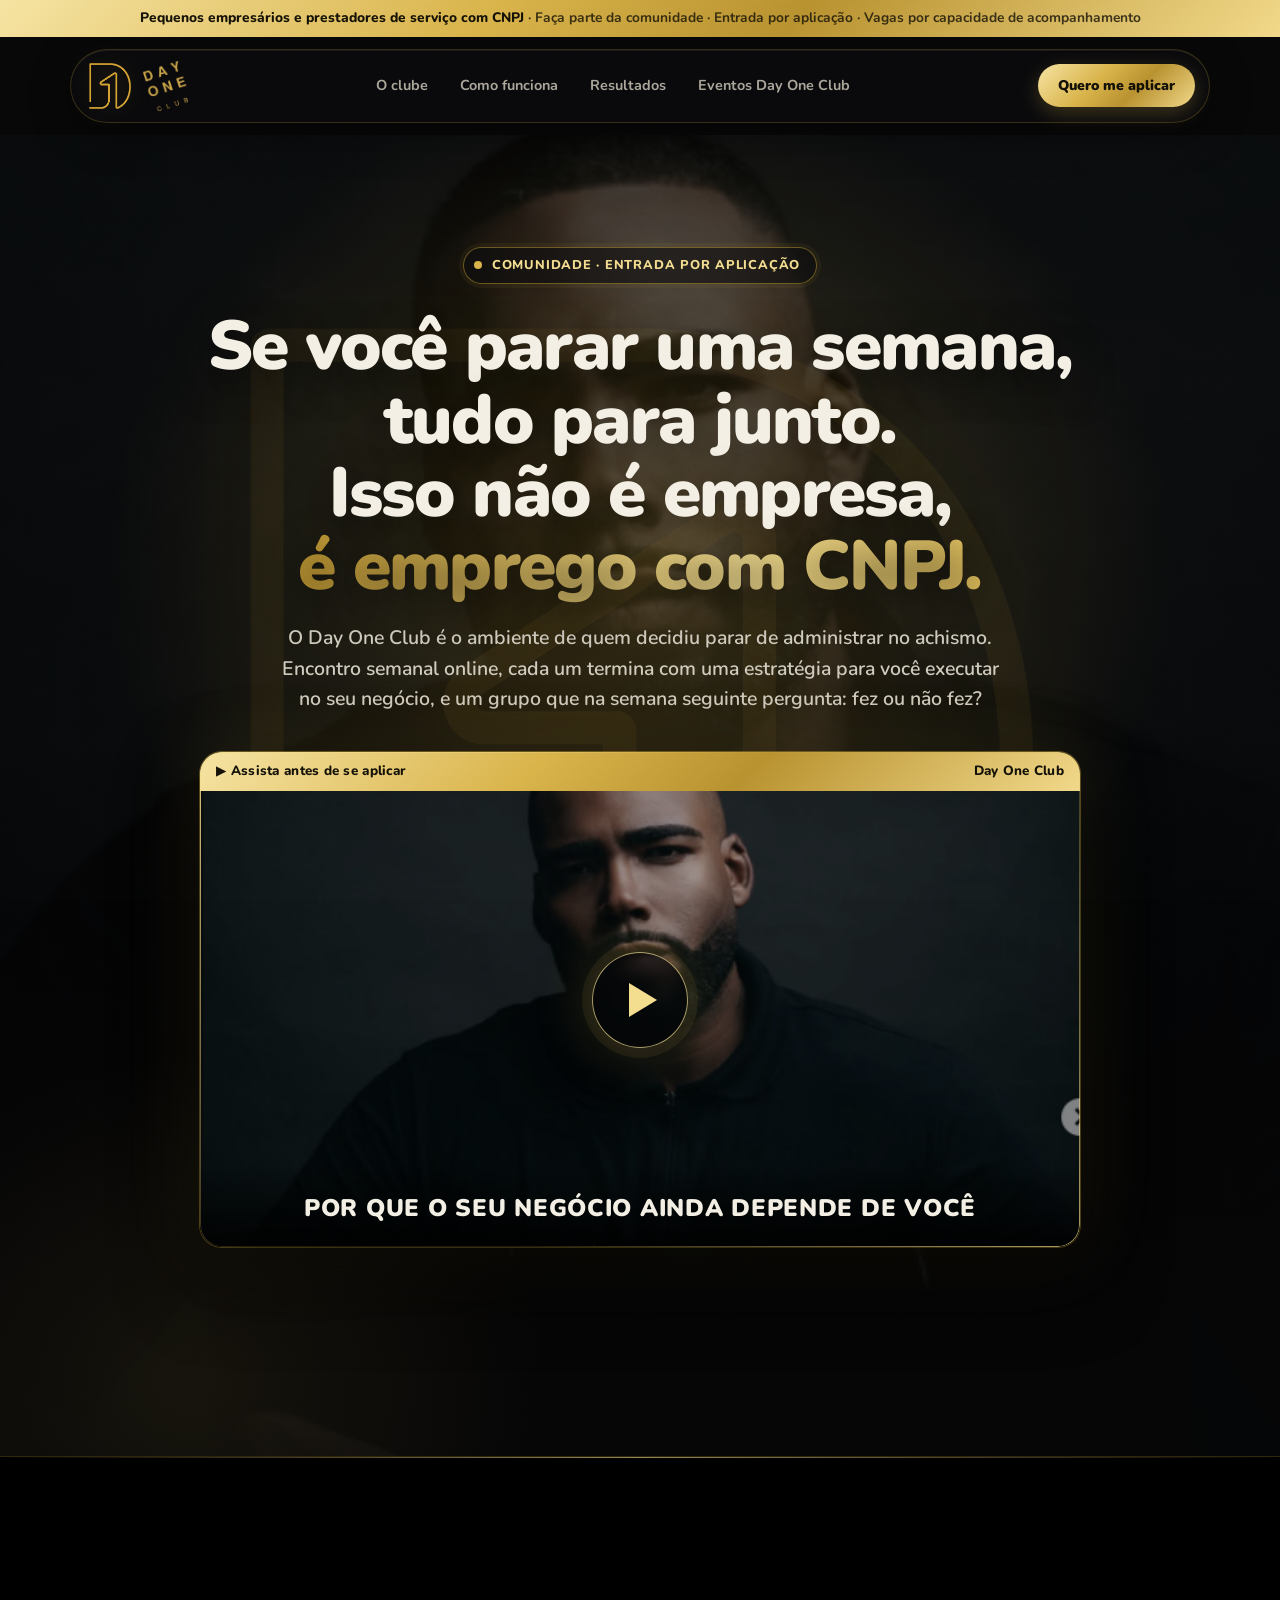
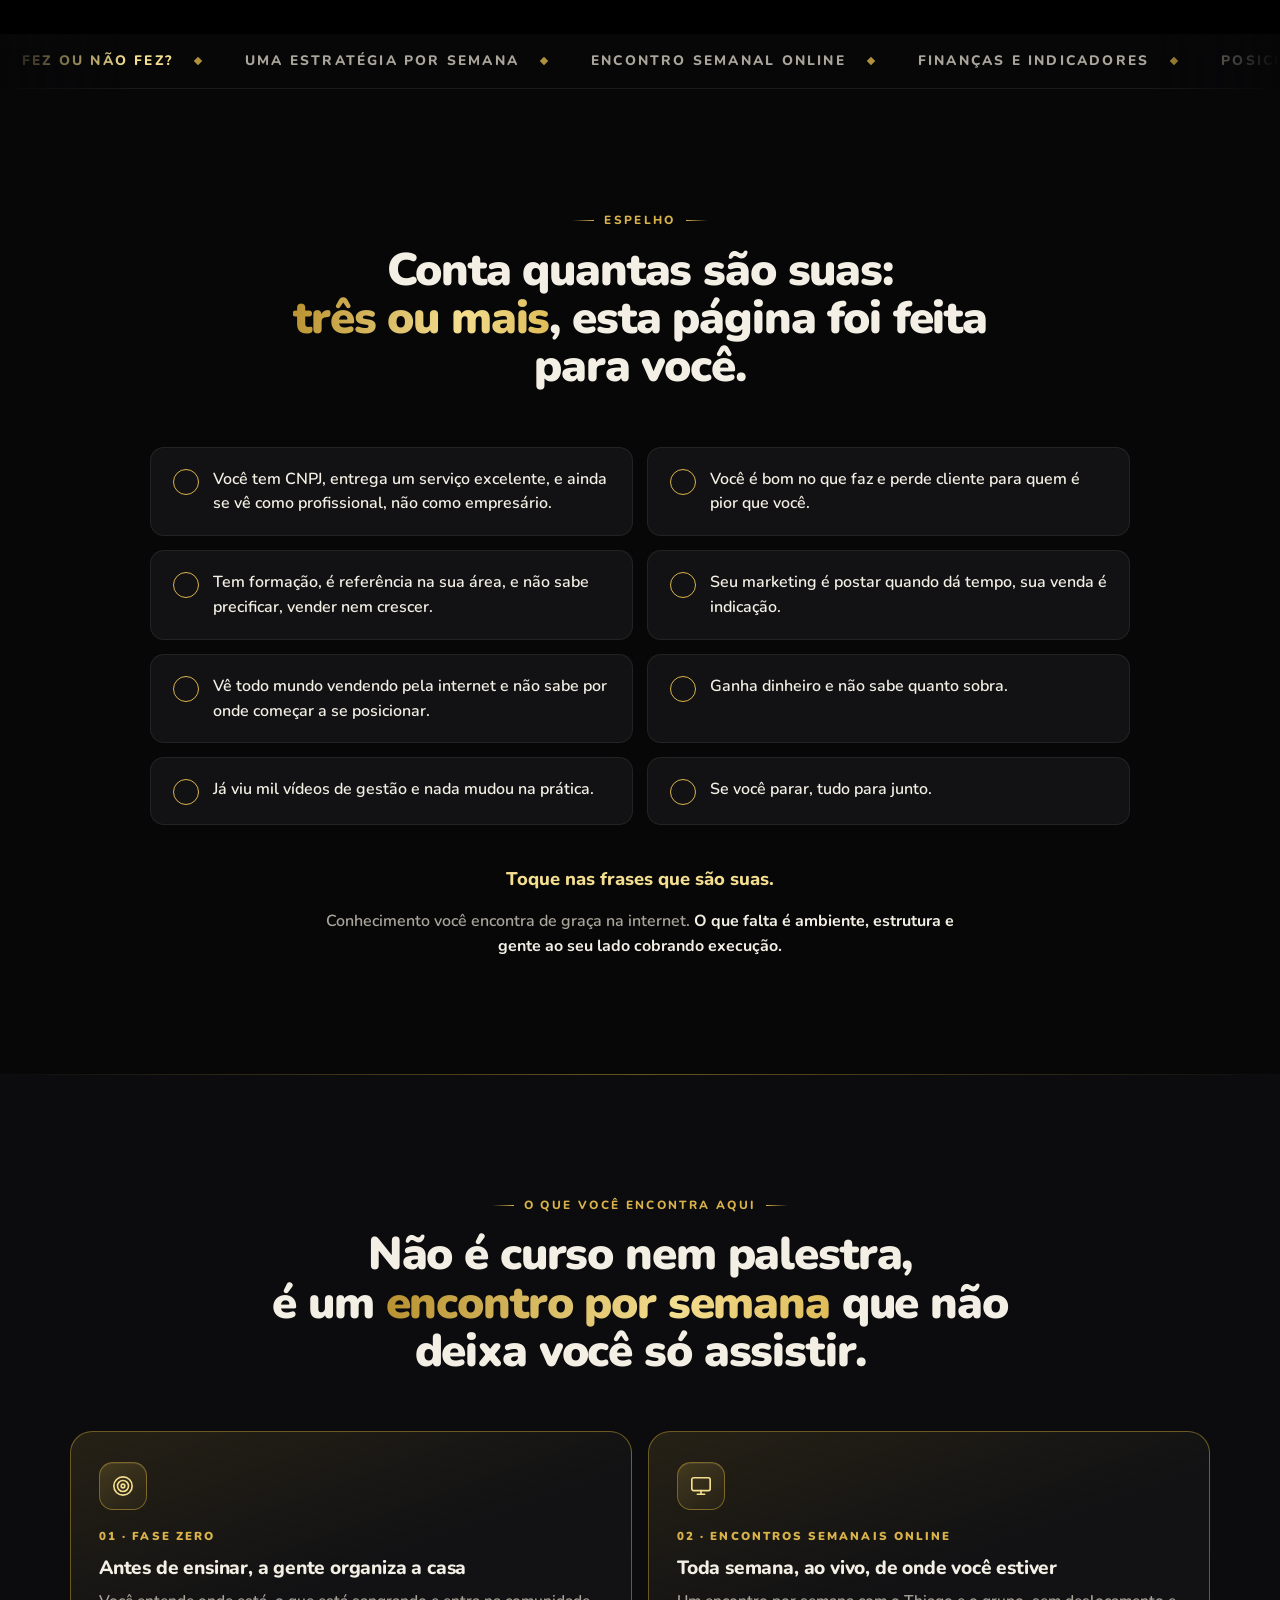
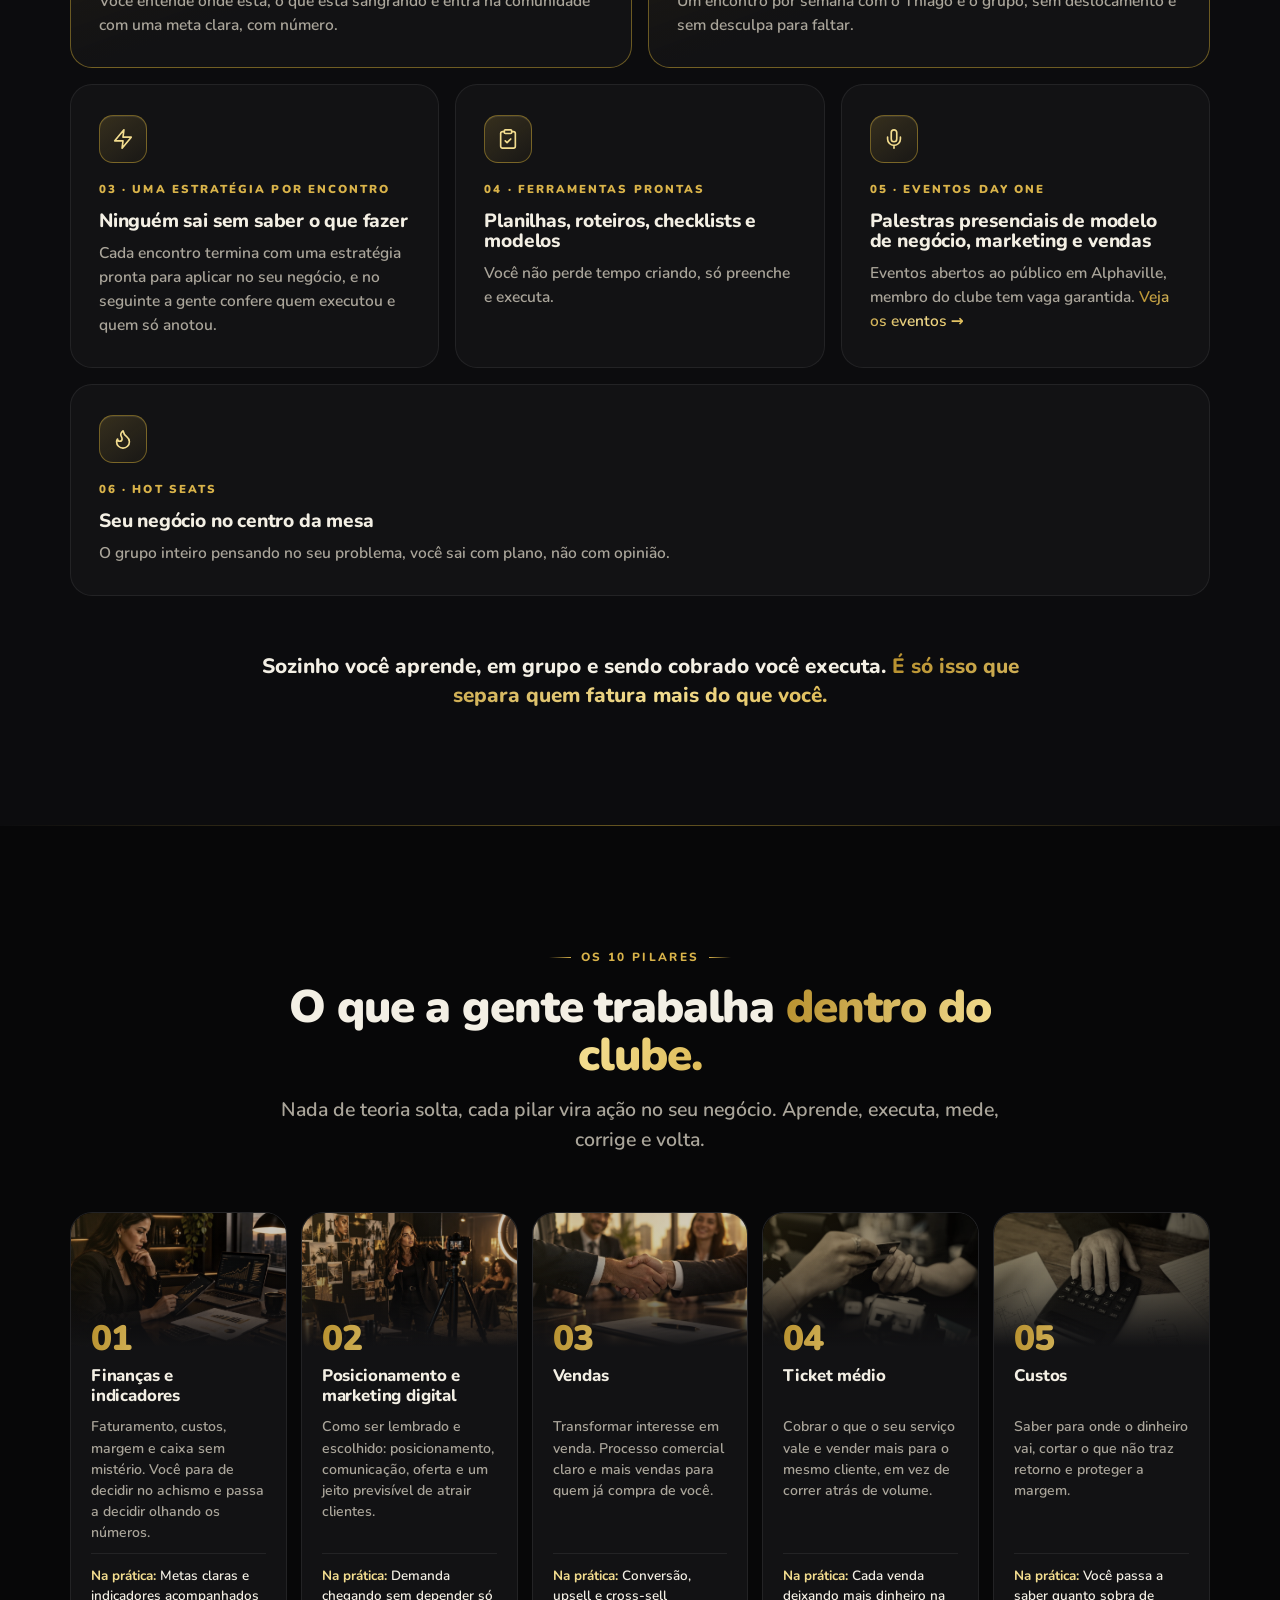
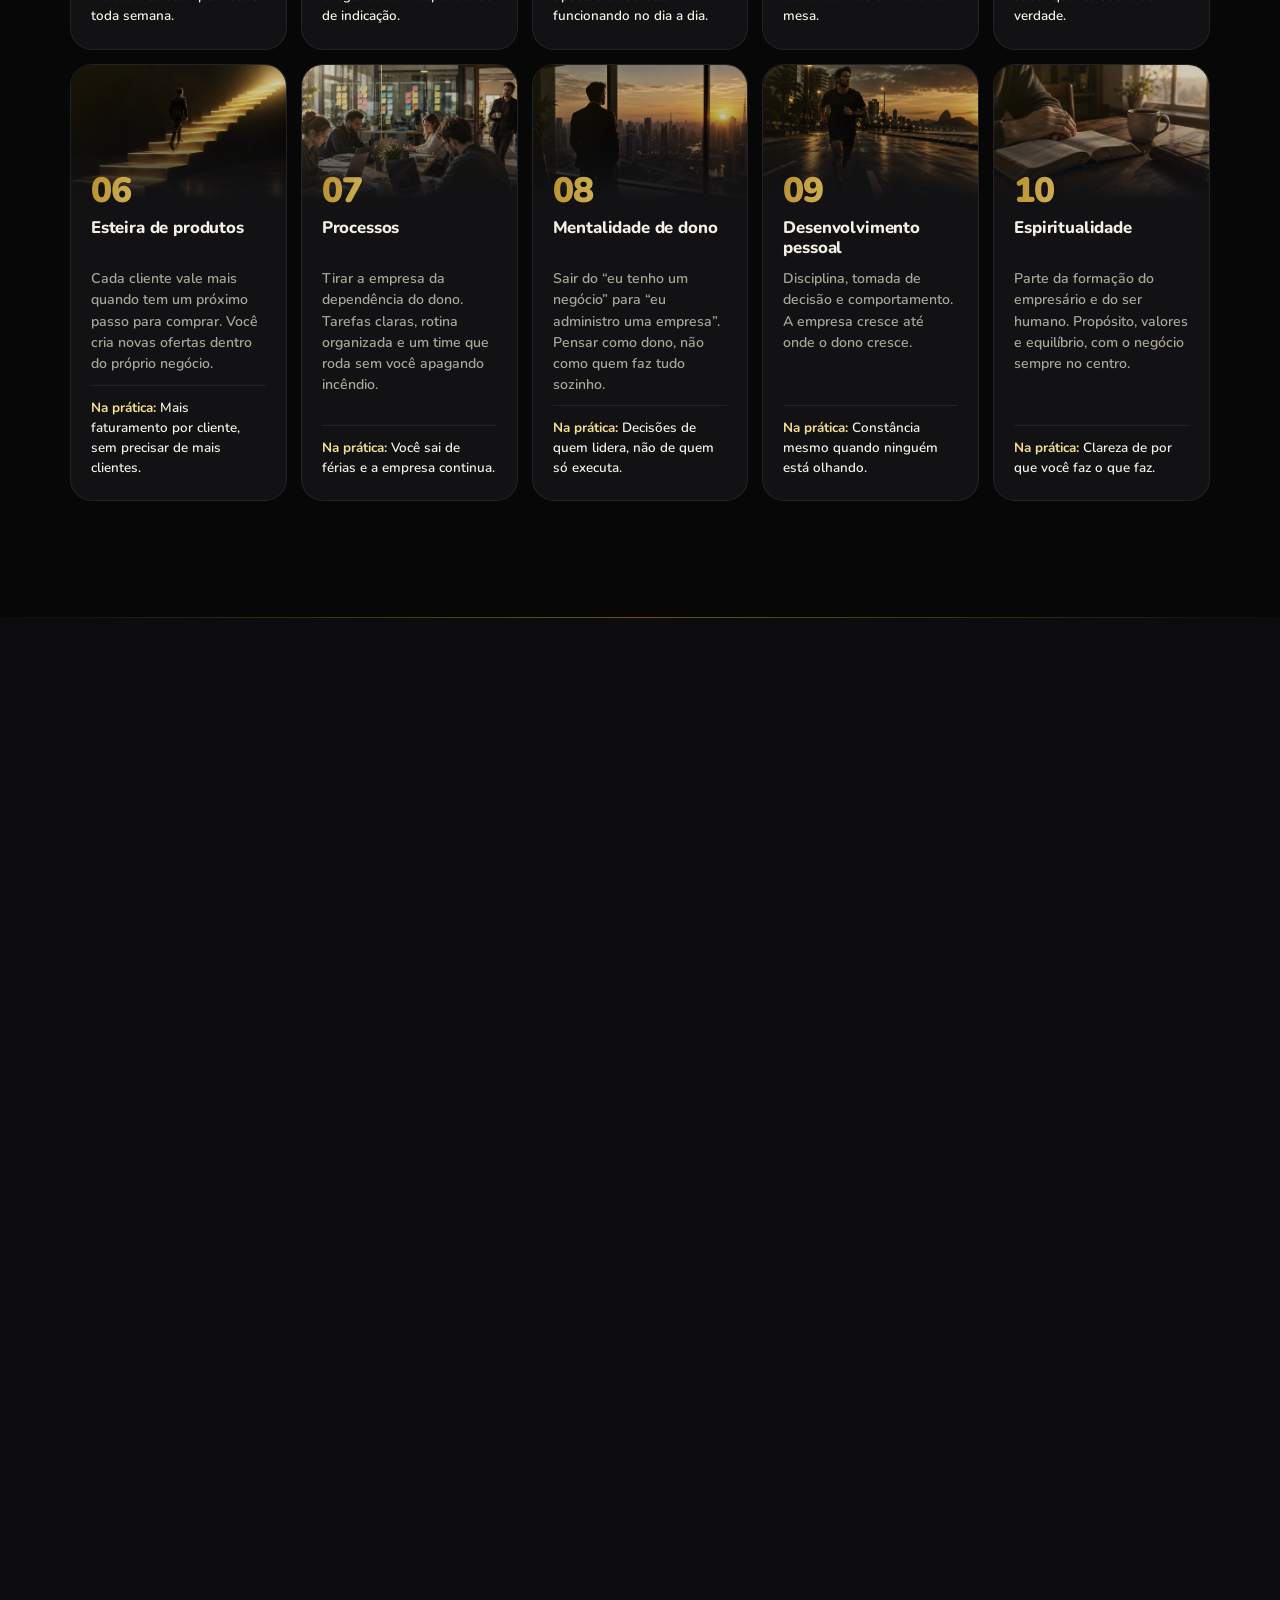
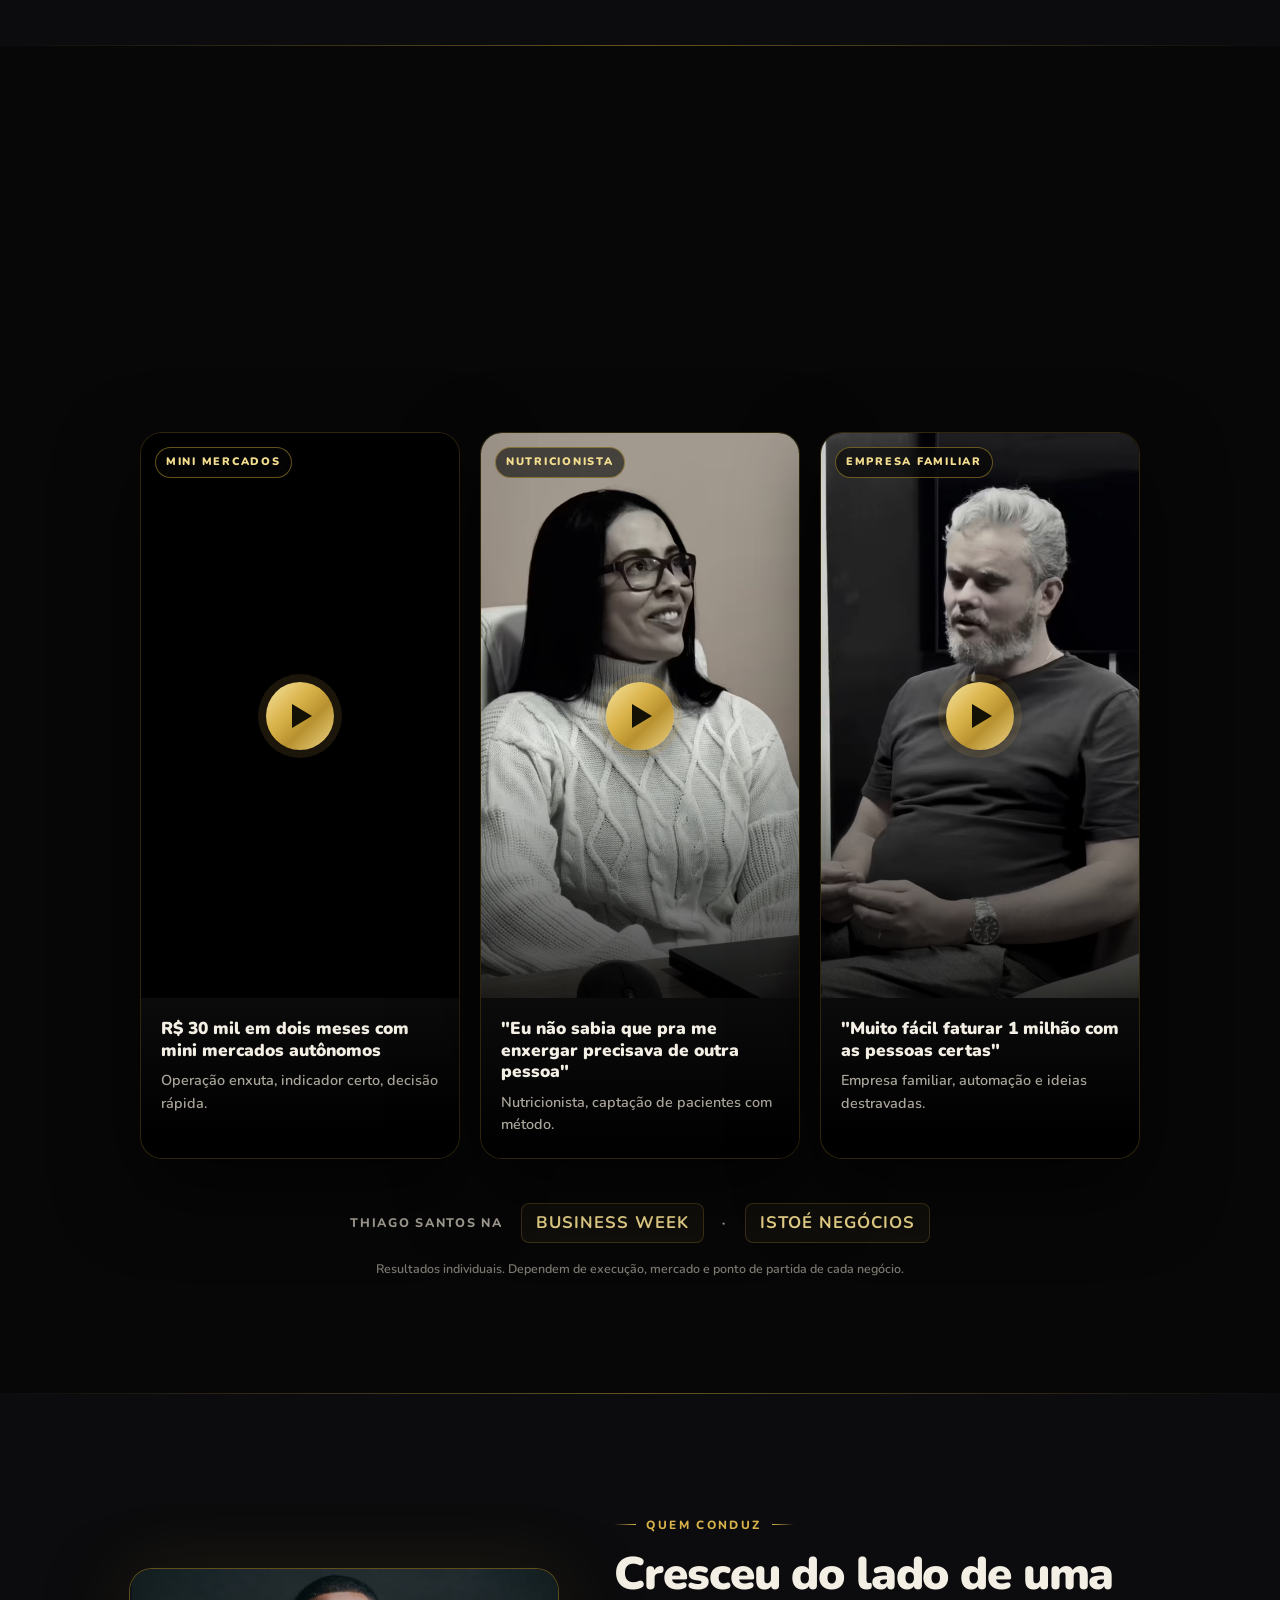
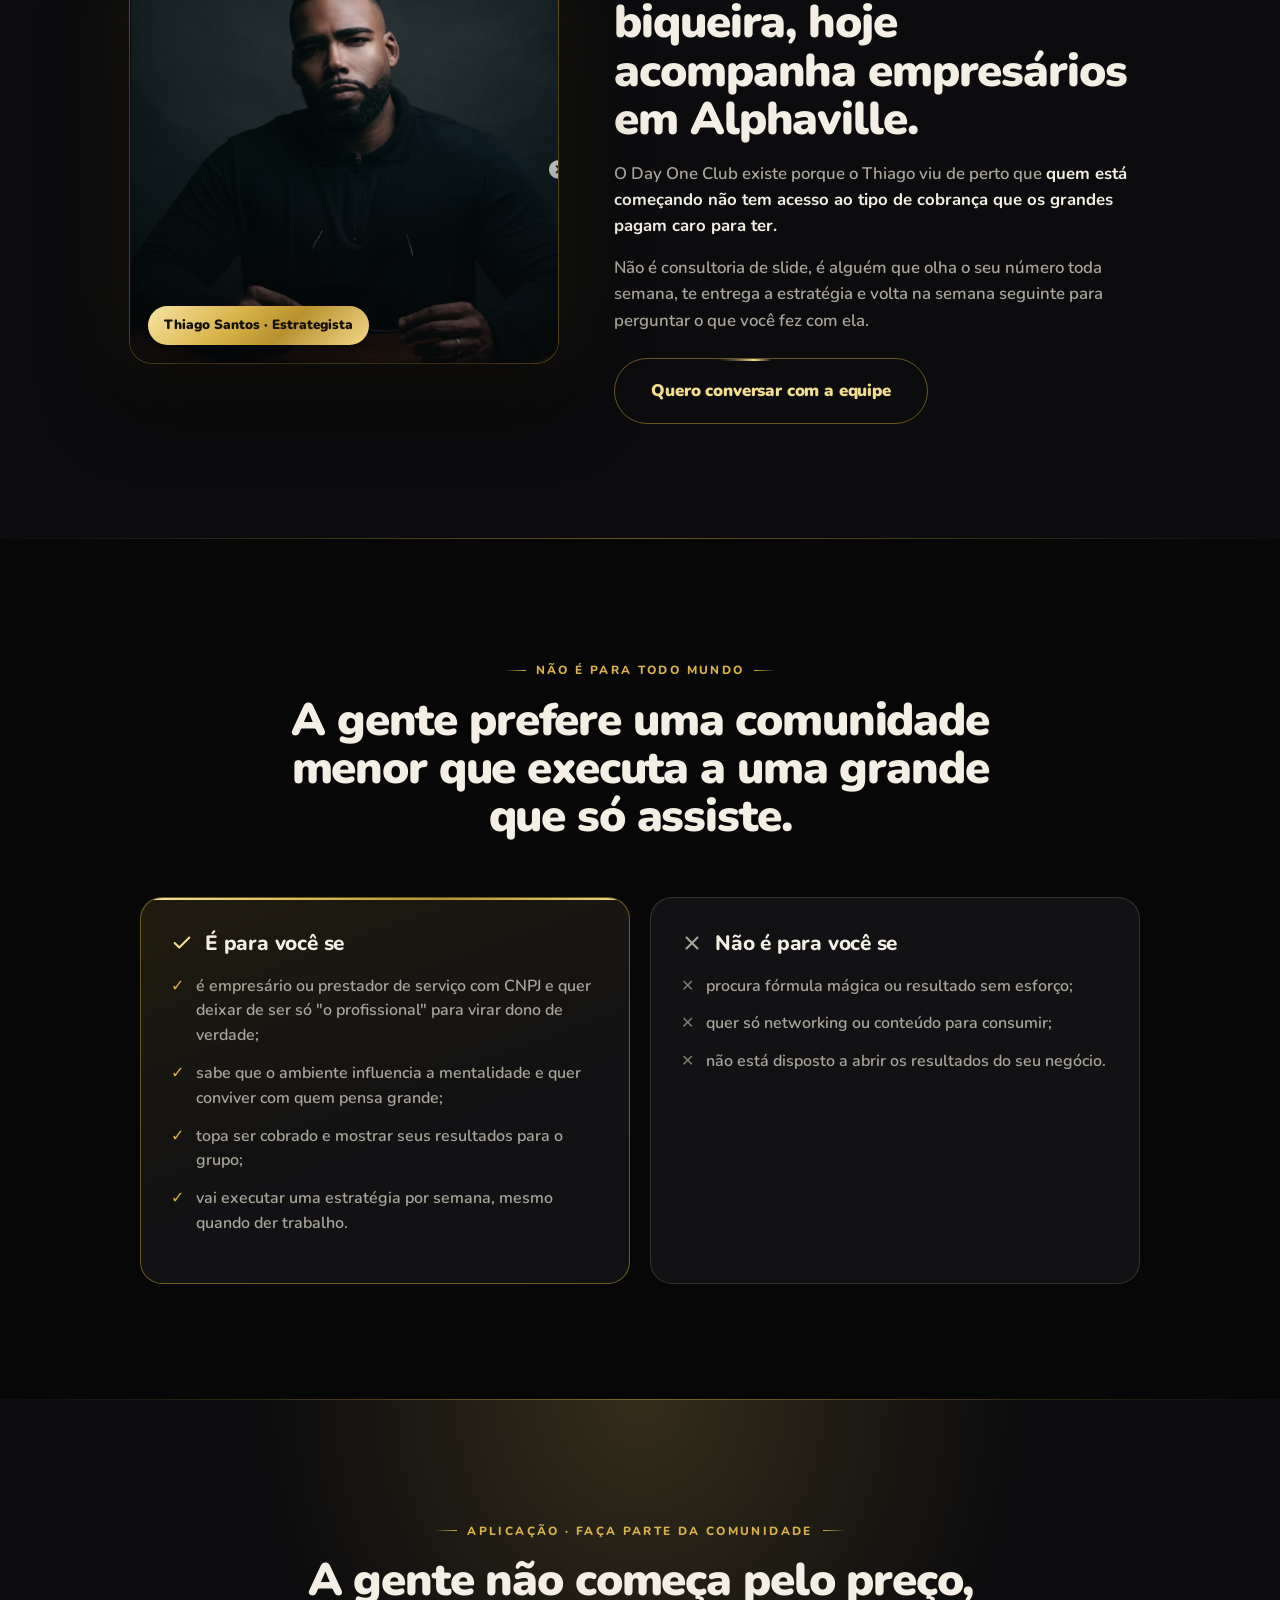
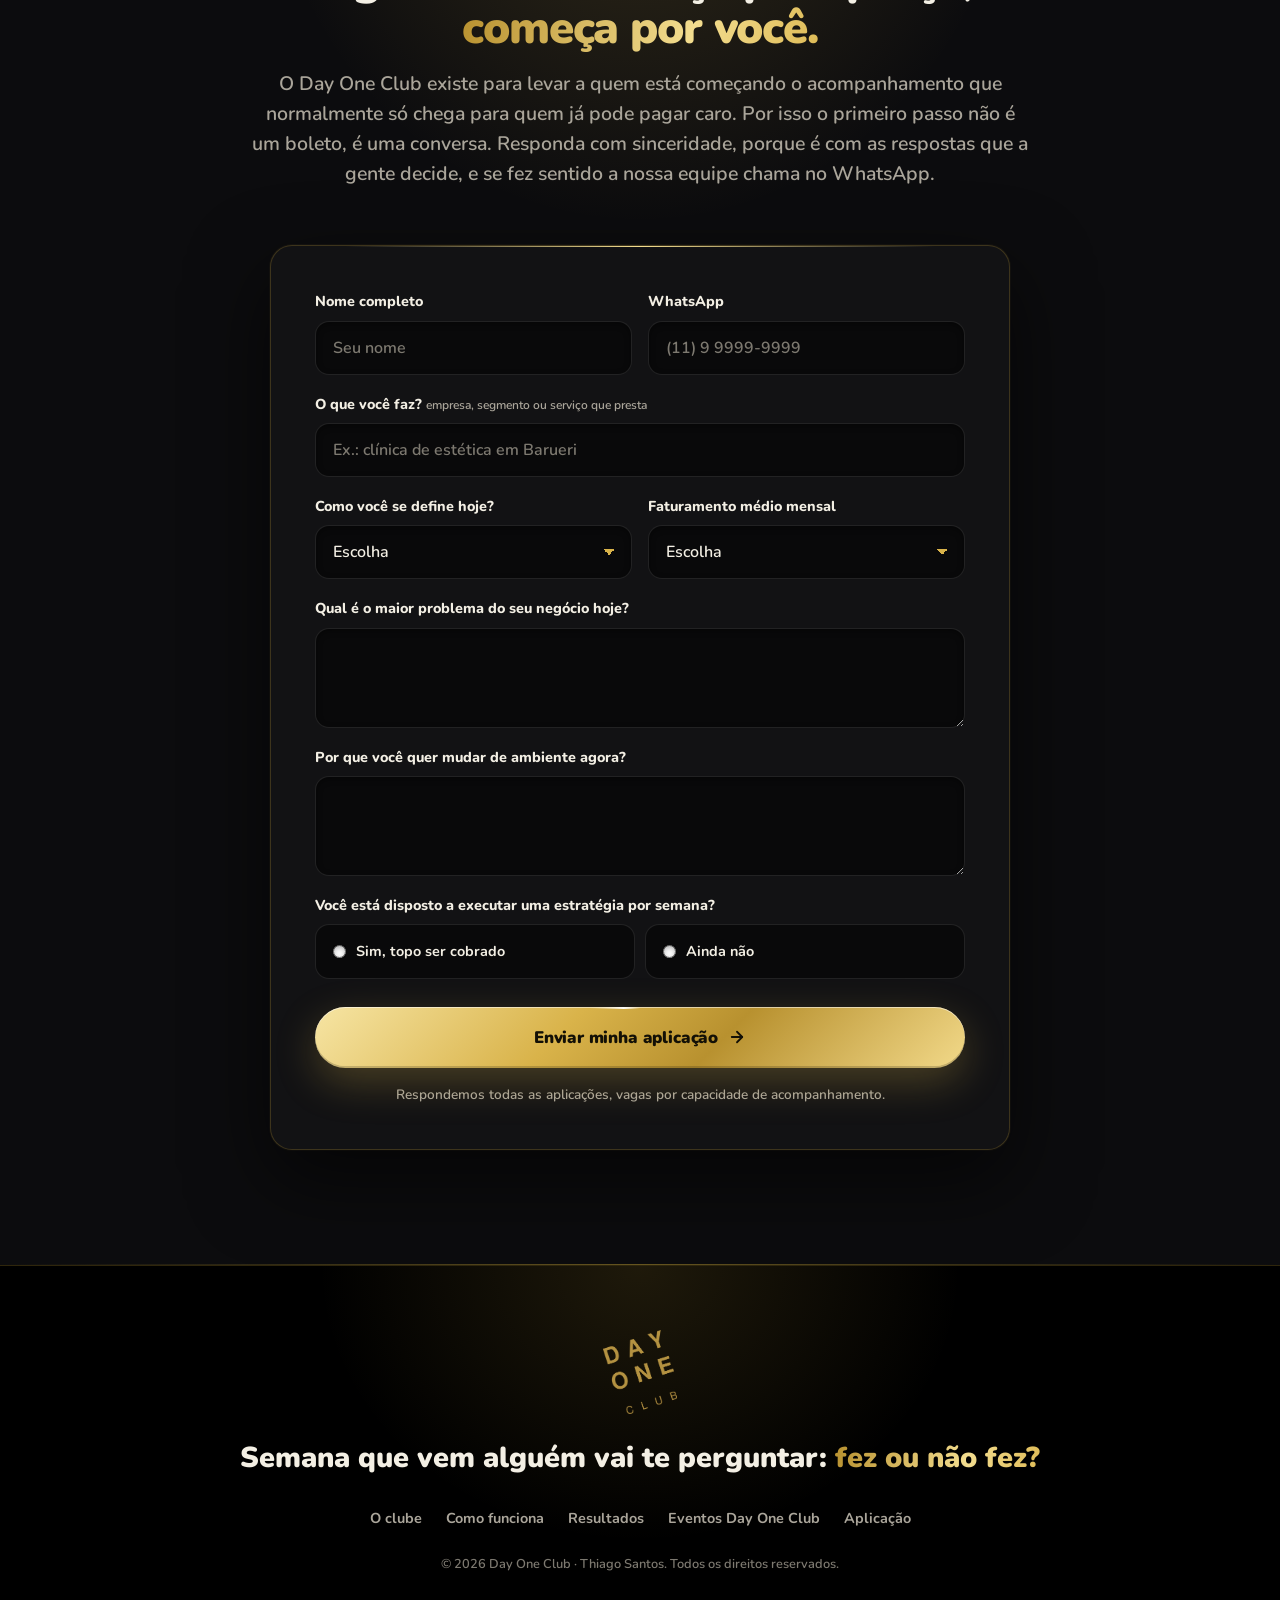
==== commit f5399f7b: "Formulario de aplicacao enviando para o n8n da Tamires Co-Authored-By: Claude Fable 5.1 <noreply@ant" ====
--- a/index.html
+++ b/index.html
@@ -382,6 +382,9 @@
       <p class="lead">O Day One Club existe para levar a quem está começando o acompanhamento que normalmente só chega para quem já pode pagar caro. Por isso o primeiro passo não é um boleto, é uma conversa. Responda com sinceridade, porque é com as respostas que a gente decide, e se fez sentido a nossa equipe chama no WhatsApp.</p>
     </div>
 
+    <!-- ⚠️ NÃO ALTERAR: este formulário envia os leads para a Tamires (WhatsApp) via js/main.js.
+         Pode mudar visual (cores, fontes, espaçamento, textos dos rótulos), mas NÃO mude o id
+         "form-aplicacao", os atributos name dos campos, nem remova campos. Ver REGRAS-FORMULARIO.md. -->
     <form class="form" id="form-aplicacao">
       <div class="row">
         <div class="field"><label for="nome">Nome completo</label><input id="nome" name="nome" required placeholder="Seu nome"></div>
